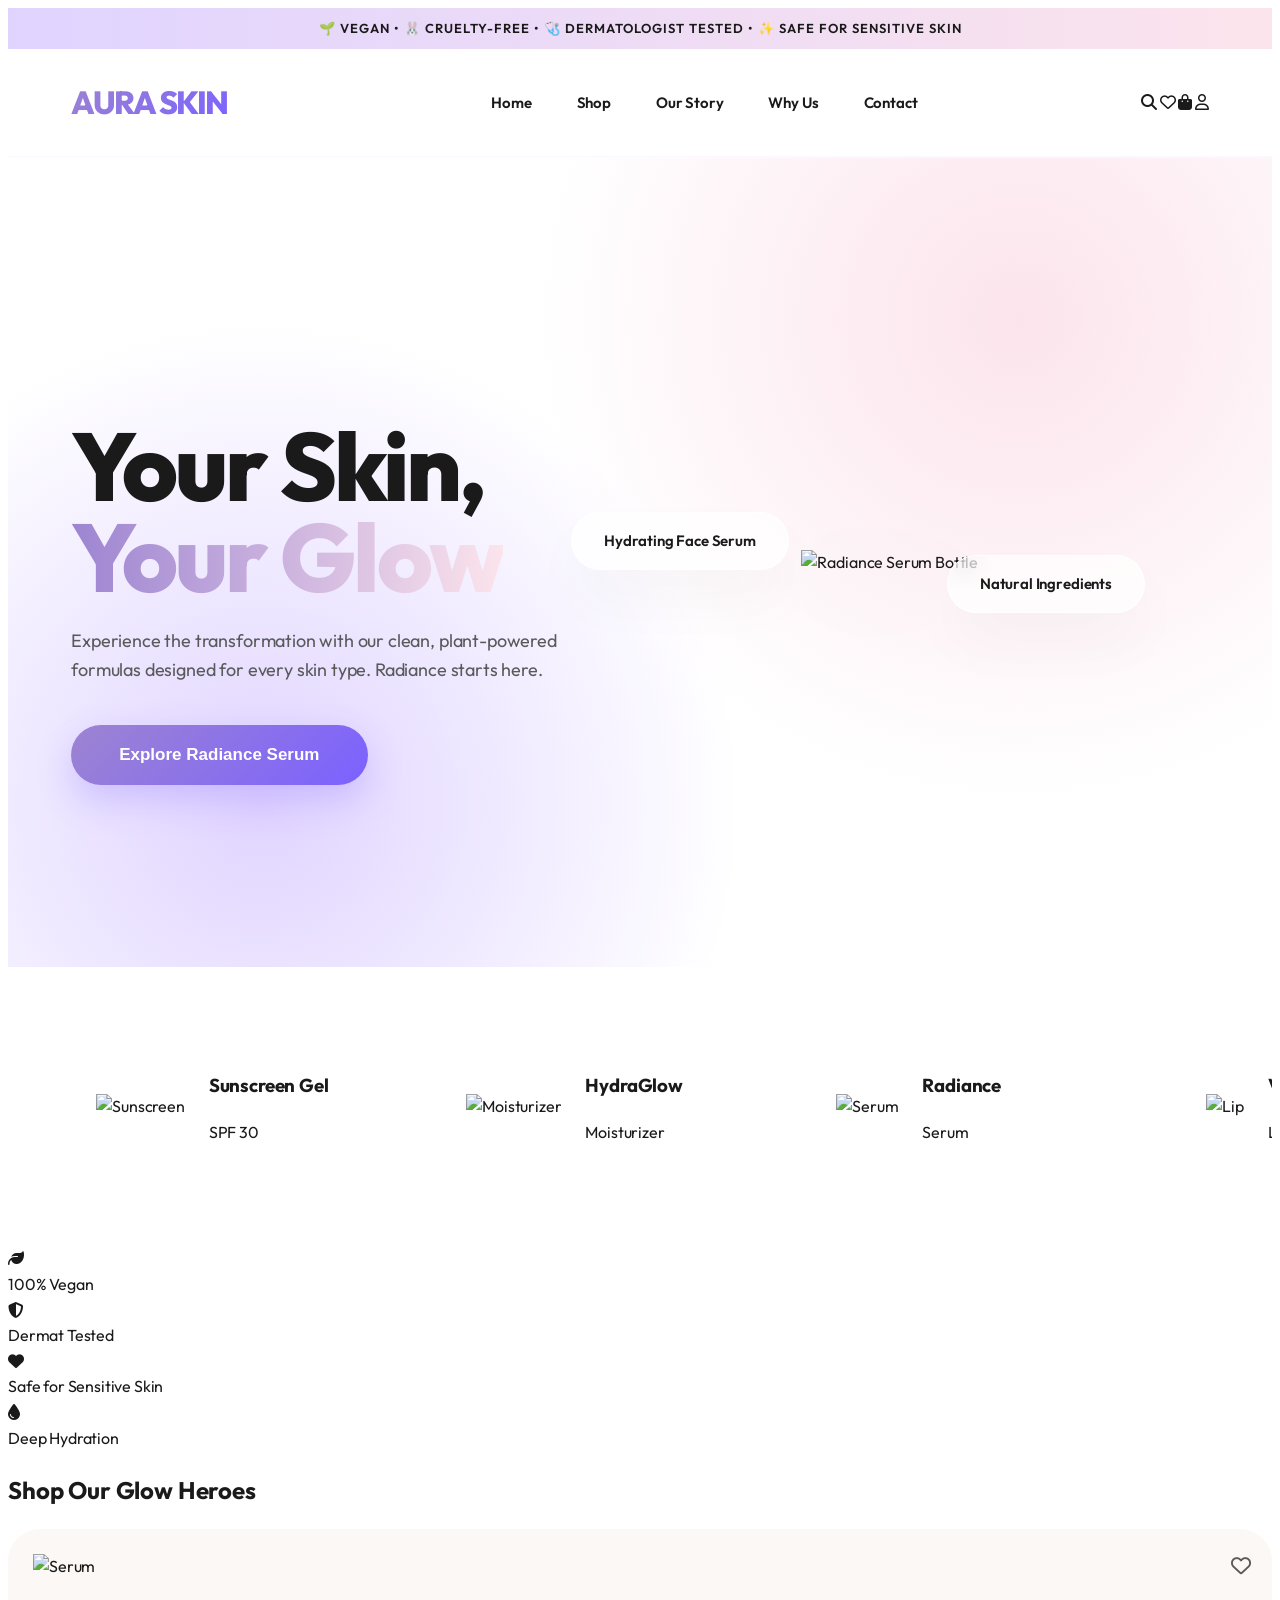
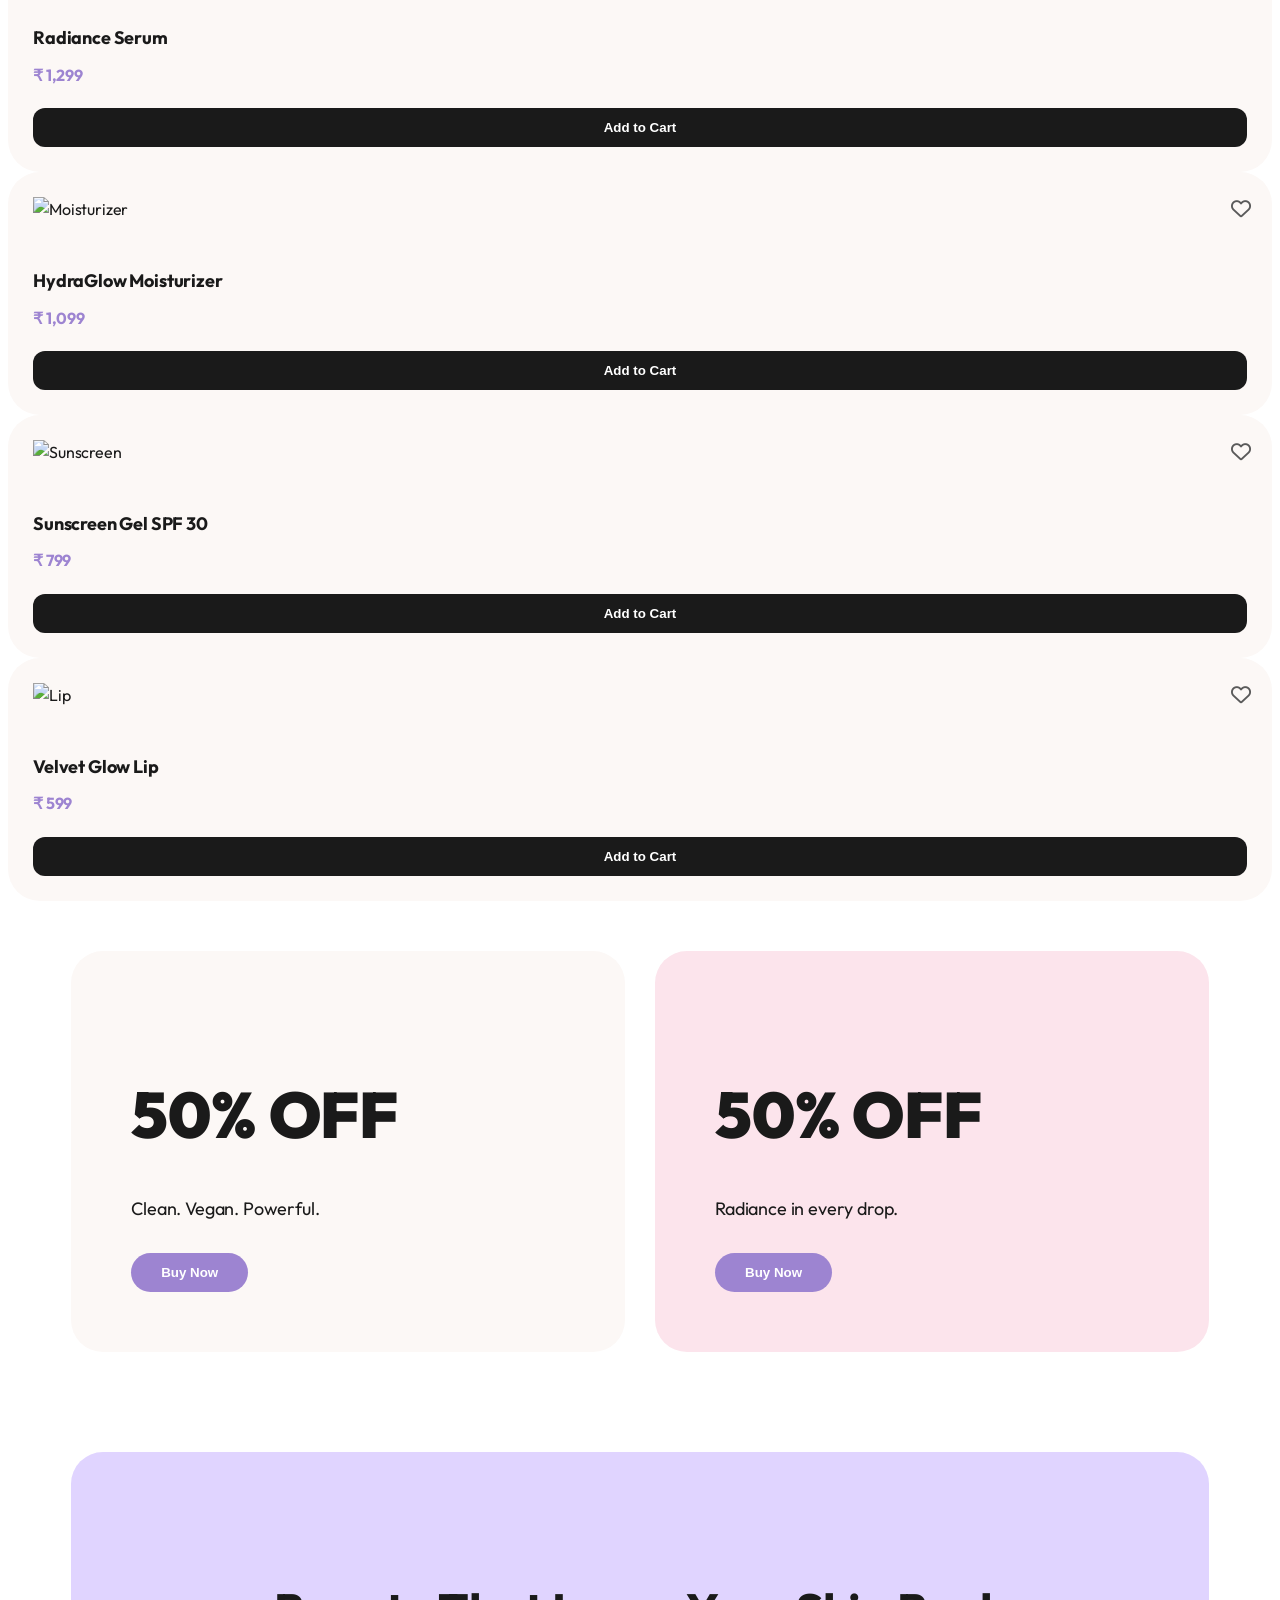
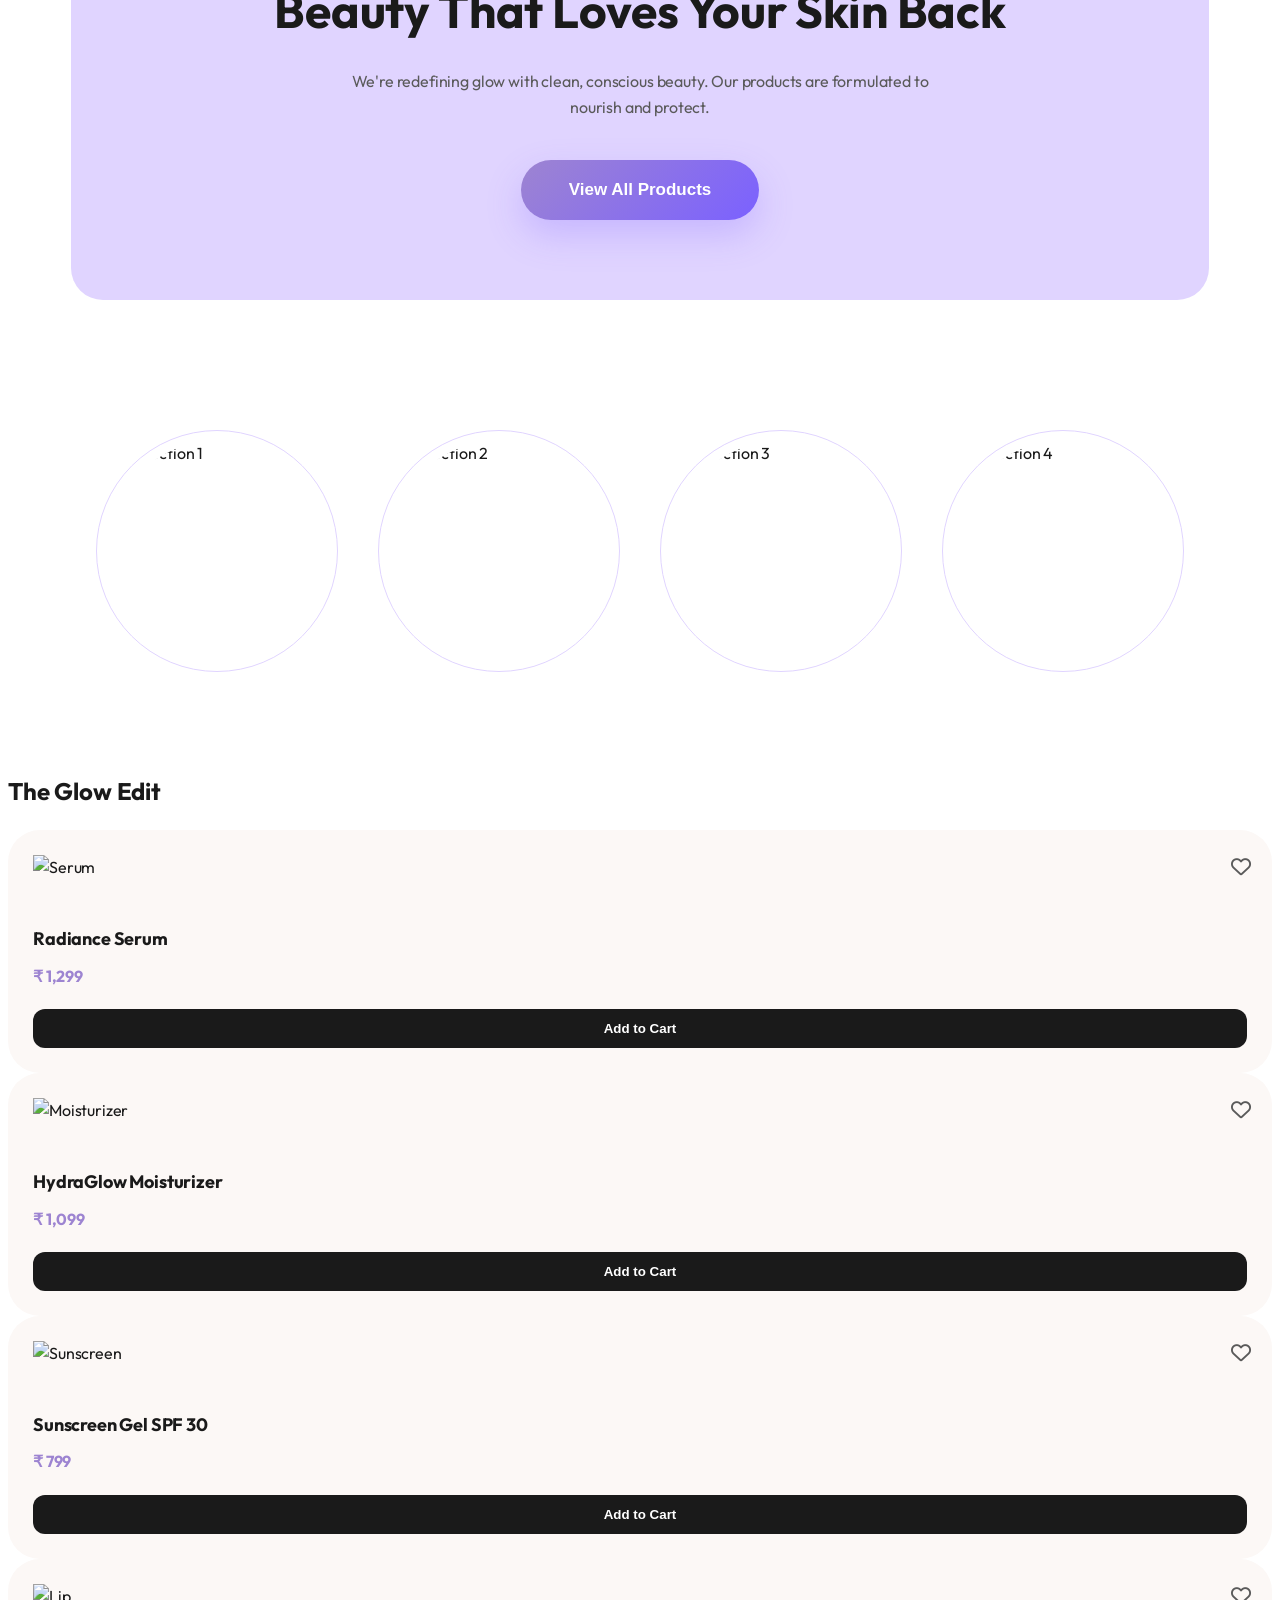
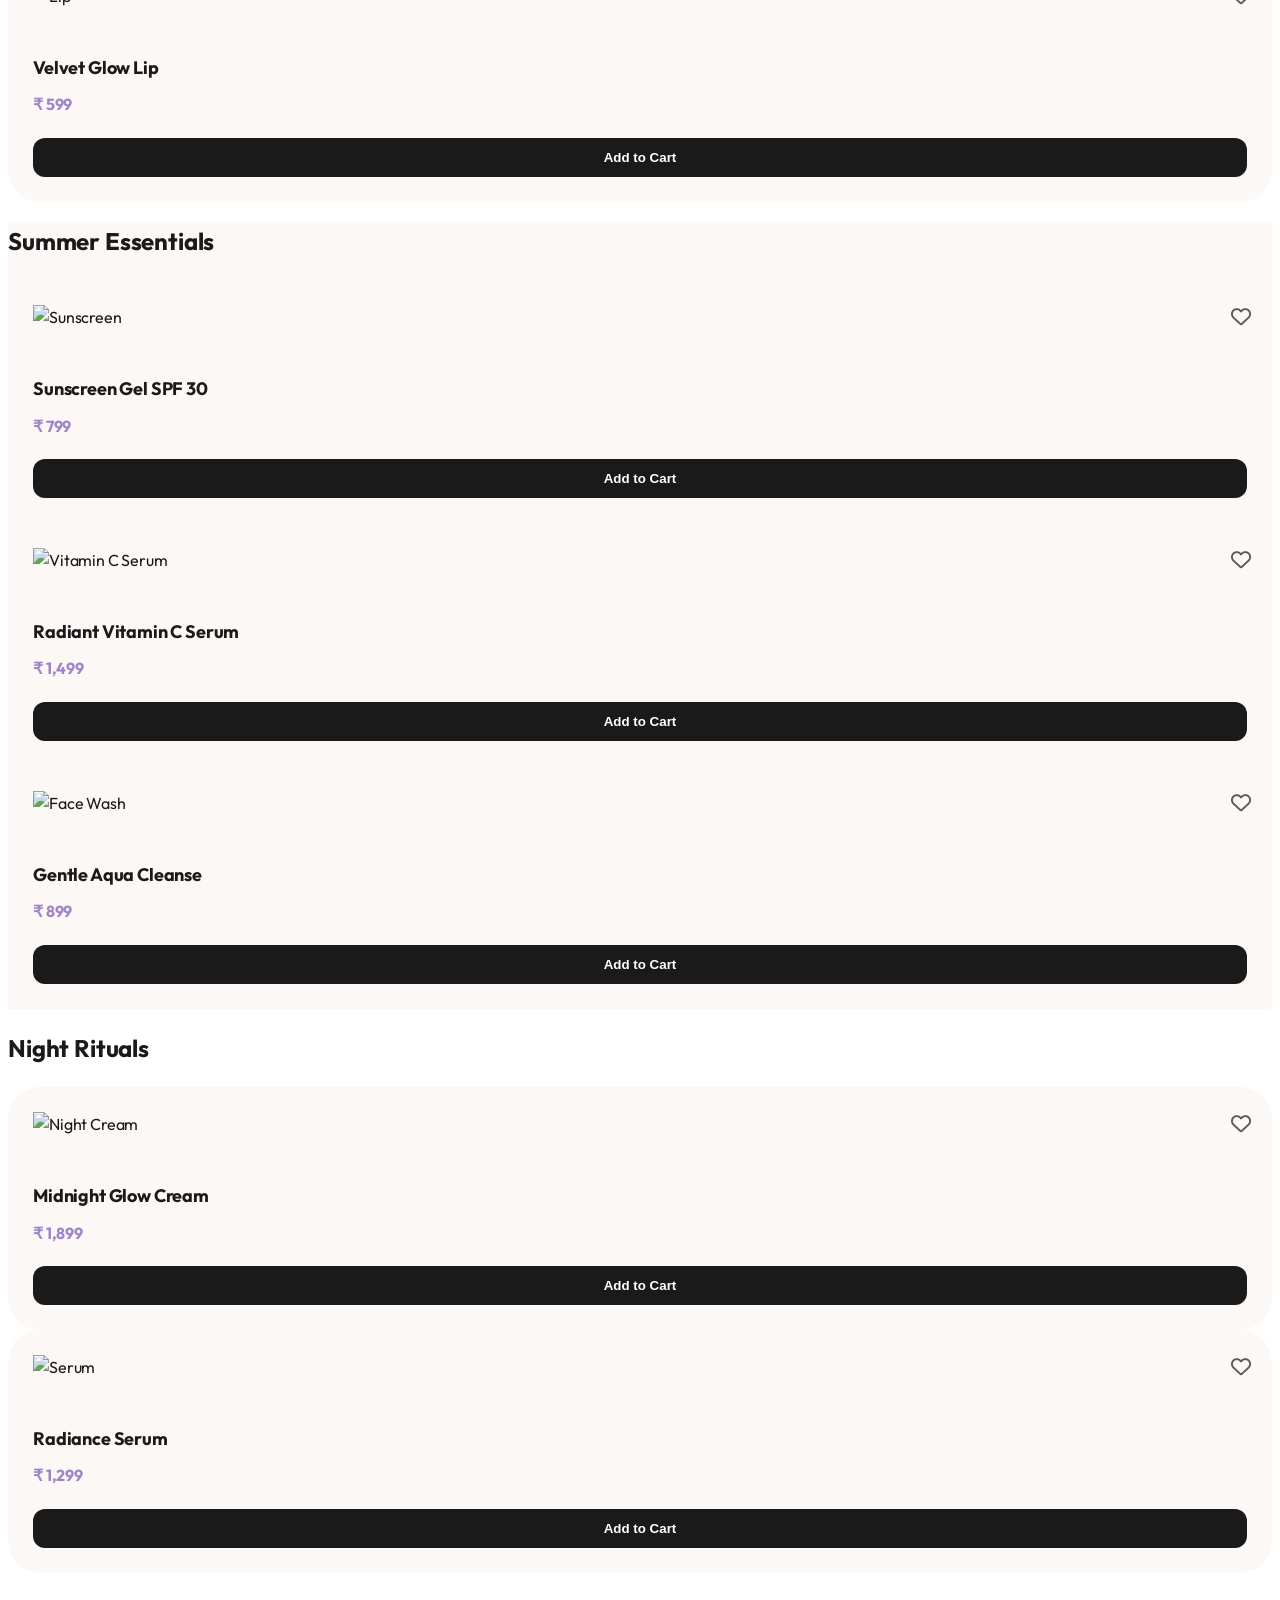
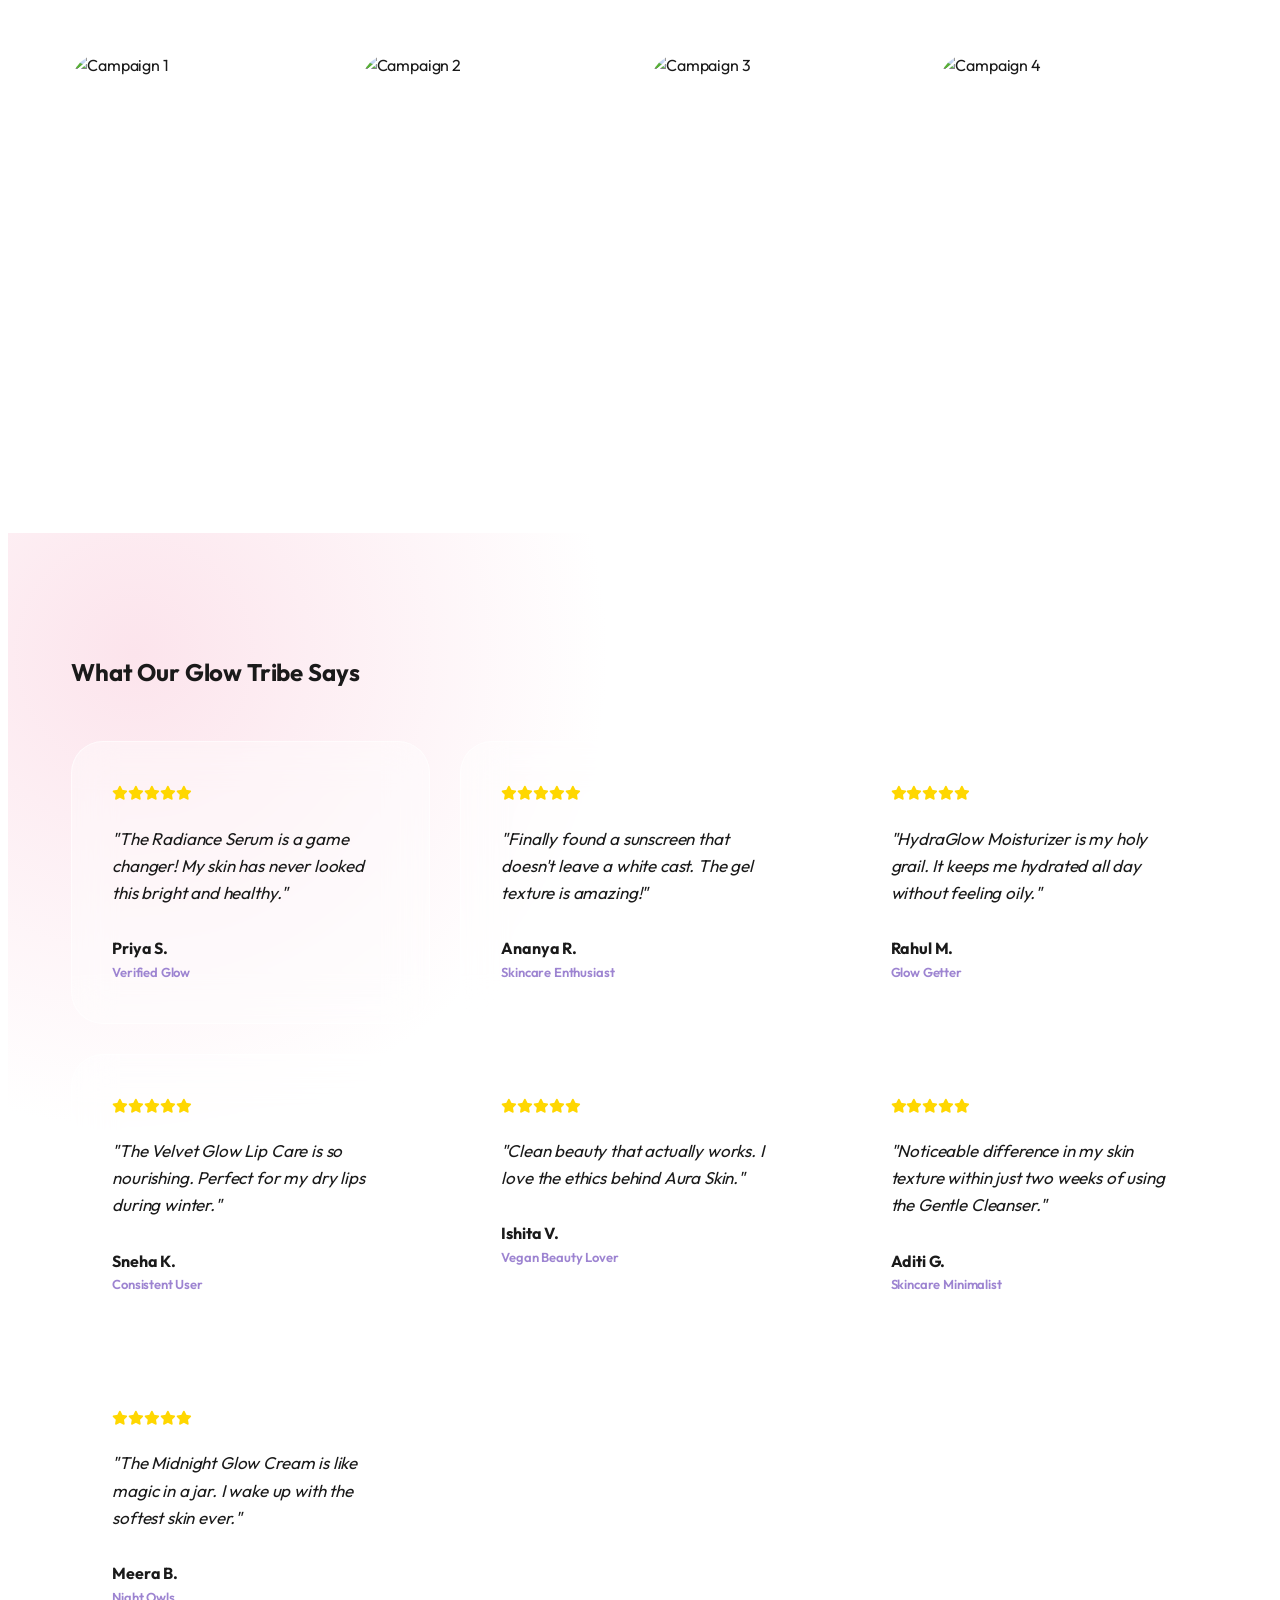
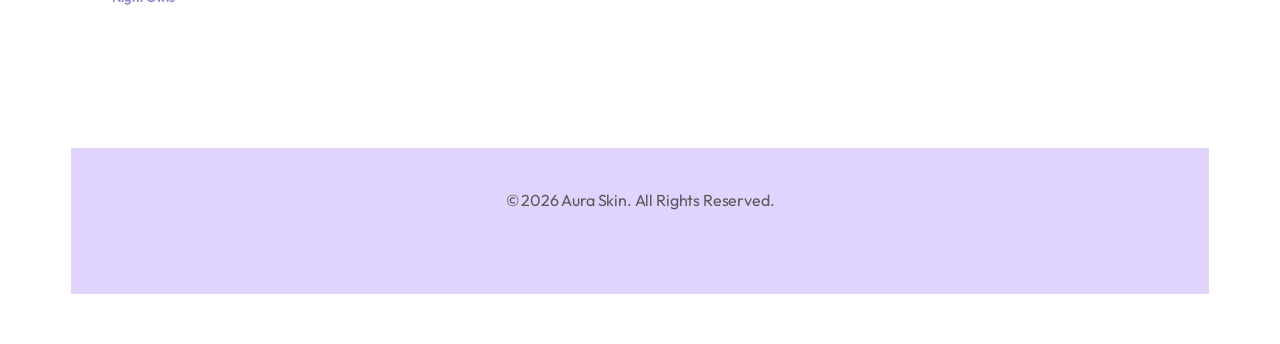
==== index.html @ 707aa755 "Implementing star rating system for testimonials" ====
<!DOCTYPE html>
<html lang="en">
<head>
    <meta charset="UTF-8">
    <meta name="viewport" content="width=device-width, initial-scale=1.0">
    <title>Aura Skin | Your Skin, Your Glow</title>
    <link rel="stylesheet" href="style.css">
    <link rel="preconnect" href="https://fonts.googleapis.com">
    <link rel="preconnect" href="https://fonts.gstatic.com" crossorigin>
    <link href="https://fonts.googleapis.com/css2?family=Outfit:wght@300;400;500;600;700;800&display=swap" rel="stylesheet">
    <link rel="stylesheet" href="https://cdnjs.cloudflare.com/ajax/libs/font-awesome/6.4.0/css/all.min.css">
</head>
<body>

    <div class="announcement-bar">
        🌱 VEGAN • 🐰 CRUELTY-FREE • 🩺 DERMATOLOGIST TESTED • ✨ SAFE FOR SENSITIVE SKIN
    </div>

    <header>
        <div class="logo">AURA SKIN</div>
        <nav>
            <ul>
                <li><a href="index.html">Home</a></li>
                <li><a href="products.html">Shop</a></li>
                <li><a href="story.html">Our Story</a></li>
                <li><a href="#">Why Us</a></li>
                <li><a href="#">Contact</a></li>
            </ul>
        </nav>
        <div class="header-icons">
            <span><i class="fa-solid fa-magnifying-glass"></i></span>
            <span><i class="fa-regular fa-heart"></i></span>
            <span><i class="fa-solid fa-bag-shopping"></i></span>
            <span><i class="fa-regular fa-user"></i></span>
        </div>
    </header>

    <section class="hero">
        <div class="hero-content">
            <h1>Your Skin,<br><span>Your Glow</span></h1>
            <p>Experience the transformation with our clean, plant-powered formulas designed for every skin type. Radiance starts here.</p>
            <button class="cta-button">Explore Radiance Serum</button>
        </div>
        <div class="hero-image">
            <img src="assets/hero_serum.png" alt="Radiance Serum Bottle">
            <div class="ingredient-callout callout-1">Natural Ingredients</div>
            <div class="ingredient-callout callout-2">Hydrating Face Serum</div>
        </div>
    </section>

    <section class="categories">
        <div class="category-card">
            <img src="assets/sunscreen.png" alt="Sunscreen">
            <div class="category-info">
                <h3>Sunscreen Gel</h3>
                <p>SPF 30</p>
                <div class="progress-line"></div>
            </div>
        </div>
        <div class="category-card">
            <img src="assets/moisturizer.png" alt="Moisturizer">
            <div class="category-info">
                <h3>HydraGlow</h3>
                <p>Moisturizer</p>
                <div class="progress-line"></div>
            </div>
        </div>
        <div class="category-card">
            <img src="assets/hero_serum.png" alt="Serum">
            <div class="category-info">
                <h3>Radiance</h3>
                <p>Serum</p>
                <div class="progress-line"></div>
            </div>
        </div>
        <div class="category-card">
            <img src="assets/lip_glow.png" alt="Lip">
            <div class="category-info">
                <h3>Velvet Glow</h3>
                <p>Lip Care</p>
                <div class="progress-line"></div>
            </div>
        </div>
    </section>

    <section class="benefits-strip">
        <div class="benefit-item">
            <div class="benefit-icon"><i class="fa-solid fa-leaf"></i></div>
            100% Vegan
        </div>
        <div class="benefit-item">
            <div class="benefit-icon"><i class="fa-solid fa-shield-halved"></i></div>
            Dermat Tested
        </div>
        <div class="benefit-item">
            <div class="benefit-icon"><i class="fa-solid fa-heart"></i></div>
            Safe for Sensitive Skin
        </div>
        <div class="benefit-item">
            <div class="benefit-icon"><i class="fa-solid fa-droplet"></i></div>
            Deep Hydration
        </div>
    </section>

    <section class="product-grid-section">
        <h2 class="section-title">Shop Our <span>Glow Heroes</span></h2>
        <div class="product-grid">
            <div class="product-card">
                <span class="wishlist-icon"><i class="fa-regular fa-heart"></i></span>
                <img src="assets/hero_serum.png" alt="Serum" class="product-image">
                <h4>Radiance Serum</h4>
                <span class="price">₹ 1,299</span>
                <button class="add-to-cart">Add to Cart</button>
            </div>
            <div class="product-card">
                <span class="wishlist-icon"><i class="fa-regular fa-heart"></i></span>
                <img src="assets/moisturizer.png" alt="Moisturizer" class="product-image">
                <h4>HydraGlow Moisturizer</h4>
                <span class="price">₹ 1,099</span>
                <button class="add-to-cart">Add to Cart</button>
            </div>
            <div class="product-card">
                <span class="wishlist-icon"><i class="fa-regular fa-heart"></i></span>
                <img src="assets/sunscreen.png" alt="Sunscreen" class="product-image">
                <h4>Sunscreen Gel SPF 30</h4>
                <span class="price">₹ 799</span>
                <button class="add-to-cart">Add to Cart</button>
            </div>
            <div class="product-card">
                <span class="wishlist-icon"><i class="fa-regular fa-heart"></i></span>
                <img src="assets/lip_glow.png" alt="Lip" class="product-image">
                <h4>Velvet Glow Lip</h4>
                <span class="price">₹ 599</span>
                <button class="add-to-cart">Add to Cart</button>
            </div>
        </div>
    </section>

    <section class="offers-section">
        <div class="offer-banner" style="background-color: var(--soft-beige);">
            <h2>50% OFF</h2>
            <p>Clean. Vegan. Powerful.</p>
            <button class="buy-now-btn">Buy Now</button>
        </div>
        <div class="offer-banner" style="background-color: var(--primary-pink);">
            <h2>50% OFF</h2>
            <p>Radiance in every drop.</p>
            <button class="buy-now-btn">Buy Now</button>
        </div>
    </section>

    <section class="mid-promo">
        <h2>Beauty That <span>Loves Your Skin</span> Back</h2>
        <p>We're redefining glow with clean, conscious beauty. Our products are formulated to nourish and protect.</p>
        <button class="cta-button">View All Products</button>
    </section>

    <section class="collections">
        <div class="collection-circle">
            <div class="circle-inner"><img src="assets/campaign1.png" alt="Collection 1"></div>
        </div>
        <div class="collection-circle">
            <div class="circle-inner"><img src="assets/campaign2.png" alt="Collection 2"></div>
        </div>
        <div class="collection-circle">
            <div class="circle-inner"><img src="assets/moisturizer.png" alt="Collection 3"></div>
        </div>
        <div class="collection-circle">
            <div class="circle-inner"><img src="assets/hero_serum.png" alt="Collection 4"></div>
        </div>
    </section>

    <section class="product-grid-section">
        <h2 class="section-title">The <span>Glow Edit</span></h2>
        <div class="product-grid">
            <!-- Repeated for demonstration -->
            <div class="product-card">
                <span class="wishlist-icon"><i class="fa-regular fa-heart"></i></span>
                <img src="assets/hero_serum.png" alt="Serum" class="product-image">
                <h4>Radiance Serum</h4>
                <span class="price">₹ 1,299</span>
                <button class="add-to-cart">Add to Cart</button>
            </div>
            <div class="product-card">
                <span class="wishlist-icon"><i class="fa-regular fa-heart"></i></span>
                <img src="assets/moisturizer.png" alt="Moisturizer" class="product-image">
                <h4>HydraGlow Moisturizer</h4>
                <span class="price">₹ 1,099</span>
                <button class="add-to-cart">Add to Cart</button>
            </div>
            <div class="product-card">
                <span class="wishlist-icon"><i class="fa-regular fa-heart"></i></span>
                <img src="assets/sunscreen.png" alt="Sunscreen" class="product-image">
                <h4>Sunscreen Gel SPF 30</h4>
                <span class="price">₹ 799</span>
                <button class="add-to-cart">Add to Cart</button>
            </div>
            <div class="product-card">
                <span class="wishlist-icon"><i class="fa-regular fa-heart"></i></span>
                <img src="assets/lip_glow.png" alt="Lip" class="product-image">
                <h4>Velvet Glow Lip</h4>
                <span class="price">₹ 599</span>
                <button class="add-to-cart">Add to Cart</button>
            </div>
        </div>
    </section>

    <section class="product-grid-section" style="background-color: var(--soft-beige);">
        <h2 class="section-title">Summer <span>Essentials</span></h2>
        <div class="product-grid">
            <div class="product-card">
                <span class="wishlist-icon"><i class="fa-regular fa-heart"></i></span>
                <img src="assets/sunscreen.png" alt="Sunscreen" class="product-image">
                <h4>Sunscreen Gel SPF 30</h4>
                <span class="price">₹ 799</span>
                <button class="add-to-cart">Add to Cart</button>
            </div>
            <div class="product-card">
                <span class="wishlist-icon"><i class="fa-regular fa-heart"></i></span>
                <img src="assets/vit_c.png" alt="Vitamin C Serum" class="product-image">
                <h4>Radiant Vitamin C Serum</h4>
                <span class="price">₹ 1,499</span>
                <button class="add-to-cart">Add to Cart</button>
            </div>
            <div class="product-card">
                <span class="wishlist-icon"><i class="fa-regular fa-heart"></i></span>
                <img src="assets/face_wash.png" alt="Face Wash" class="product-image">
                <h4>Gentle Aqua Cleanse</h4>
                <span class="price">₹ 899</span>
                <button class="add-to-cart">Add to Cart</button>
            </div>
        </div>
    </section>

    <section class="product-grid-section">
        <h2 class="section-title">Night <span>Rituals</span></h2>
        <div class="product-grid">
            <div class="product-card">
                <span class="wishlist-icon"><i class="fa-regular fa-heart"></i></span>
                <img src="assets/night_cream.png" alt="Night Cream" class="product-image">
                <h4>Midnight Glow Cream</h4>
                <span class="price">₹ 1,899</span>
                <button class="add-to-cart">Add to Cart</button>
            </div>
            <div class="product-card">
                <span class="wishlist-icon"><i class="fa-regular fa-heart"></i></span>
                <img src="assets/hero_serum.png" alt="Serum" class="product-image">
                <h4>Radiance Serum</h4>
                <span class="price">₹ 1,299</span>
                <button class="add-to-cart">Add to Cart</button>
            </div>
        </div>
    </section>

    <section class="campaign-section">
        <div class="campaign-card"><img src="assets/campaign1.png" alt="Campaign 1"></div>
        <div class="campaign-card"><img src="assets/campaign2.png" alt="Campaign 2"></div>
        <div class="campaign-card"><img src="assets/campaign1.png" alt="Campaign 3"></div>
        <div class="campaign-card"><img src="assets/campaign2.png" alt="Campaign 4"></div>
    </section>

    <section class="testimonials">
        <h2 class="section-title">What Our <span>Glow Tribe</span> Says</h2>
        <div class="testimonial-grid">
            <div class="testimonial-card">
                <div class="stars"><i class="fa-solid fa-star"></i><i class="fa-solid fa-star"></i><i class="fa-solid fa-star"></i><i class="fa-solid fa-star"></i><i class="fa-solid fa-star"></i></div>
                <p>"The Radiance Serum is a game changer! My skin has never looked this bright and healthy."</p>
                <div class="user-info">
                    <div class="user-name">Priya S.</div>
                    <div class="user-tag">Verified Glow</div>
                </div>
            </div>
            <div class="testimonial-card">
                <div class="stars"><i class="fa-solid fa-star"></i><i class="fa-solid fa-star"></i><i class="fa-solid fa-star"></i><i class="fa-solid fa-star"></i><i class="fa-solid fa-star"></i></div>
                <p>"Finally found a sunscreen that doesn't leave a white cast. The gel texture is amazing!"</p>
                <div class="user-info">
                    <div class="user-name">Ananya R.</div>
                    <div class="user-tag">Skincare Enthusiast</div>
                </div>
            </div>
            <div class="testimonial-card">
                <div class="stars"><i class="fa-solid fa-star"></i><i class="fa-solid fa-star"></i><i class="fa-solid fa-star"></i><i class="fa-solid fa-star"></i><i class="fa-solid fa-star"></i></div>
                <p>"HydraGlow Moisturizer is my holy grail. It keeps me hydrated all day without feeling oily."</p>
                <div class="user-info">
                    <div class="user-name">Rahul M.</div>
                    <div class="user-tag">Glow Getter</div>
                </div>
            </div>
            <div class="testimonial-card">
                <div class="stars"><i class="fa-solid fa-star"></i><i class="fa-solid fa-star"></i><i class="fa-solid fa-star"></i><i class="fa-solid fa-star"></i><i class="fa-solid fa-star"></i></div>
                <p>"The Velvet Glow Lip Care is so nourishing. Perfect for my dry lips during winter."</p>
                <div class="user-info">
                    <div class="user-name">Sneha K.</div>
                    <div class="user-tag">Consistent User</div>
                </div>
            </div>
            <div class="testimonial-card">
                <div class="stars"><i class="fa-solid fa-star"></i><i class="fa-solid fa-star"></i><i class="fa-solid fa-star"></i><i class="fa-solid fa-star"></i><i class="fa-solid fa-star"></i></div>
                <p>"Clean beauty that actually works. I love the ethics behind Aura Skin."</p>
                <div class="user-info">
                    <div class="user-name">Ishita V.</div>
                    <div class="user-tag">Vegan Beauty Lover</div>
                </div>
            </div>
            <div class="testimonial-card">
                <div class="stars"><i class="fa-solid fa-star"></i><i class="fa-solid fa-star"></i><i class="fa-solid fa-star"></i><i class="fa-solid fa-star"></i><i class="fa-solid fa-star"></i></div>
                <p>"Noticeable difference in my skin texture within just two weeks of using the Gentle Cleanser."</p>
                <div class="user-info">
                    <div class="user-name">Aditi G.</div>
                    <div class="user-tag">Skincare Minimalist</div>
                </div>
            </div>
            <div class="testimonial-card">
                <div class="stars"><i class="fa-solid fa-star"></i><i class="fa-solid fa-star"></i><i class="fa-solid fa-star"></i><i class="fa-solid fa-star"></i><i class="fa-solid fa-star"></i></div>
                <p>"The Midnight Glow Cream is like magic in a jar. I wake up with the softest skin ever."</p>
                <div class="user-info">
                    <div class="user-name">Meera B.</div>
                    <div class="user-tag">Night Owls</div>
                </div>
            </div>
        </div>
    </section>

    <footer>
        <div class="mid-promo" style="padding: 40px; margin-top: 0; border-radius: 0;">
            <p>&copy; 2026 Aura Skin. All Rights Reserved.</p>
        </div>
    </footer>

    <script src="script.js"></script>
</body>
</html>
---- style.css ----
:root {
    --primary-lavender: #E0D4FF;
    --primary-pink: #FCE4EC;
    --accent-lavender: #9D84D1;
    --soft-beige: #FCF8F6;
    --pure-white: #FFFFFF;
    --glass-bg: rgba(255, 255, 255, 0.4);
    --glass-border: rgba(255, 255, 255, 0.6);
    --text-dark: #1A1A1A;
    --text-light: #5A5A5A;
    --soft-shadow: 0 20px 40px rgba(157, 132, 209, 0.08);
    --premium-shadow: 0 30px 60px rgba(0, 0, 0, 0.03);
    --border-radius: 32px;
    --transition: all 0.6s cubic-bezier(0.23, 1, 0.32, 1);
    --transition-slow: all 1s cubic-bezier(0.23, 1, 0.32, 1);
}

/* Grain Texture Overlay */
body::before {
    content: "";
    position: fixed;
    top: 0;
    left: 0;
    width: 100vw;
    height: 100vh;
    background-image: url("https://grainy-gradients.vercel.app/noise.svg");
    opacity: 0.04;
    pointer-events: none;
    z-index: 9999;
}

/* Custom Premium Scrollbar */
::-webkit-scrollbar {
    width: 8px;
}
::-webkit-scrollbar-track {
    background: var(--soft-beige);
}
::-webkit-scrollbar-thumb {
    background: var(--accent-lavender);
    border-radius: 10px;
    border: 2px solid var(--soft-beige);
}
::-webkit-scrollbar-thumb:hover {
    background: #8468b3;
}

body {
    font-family: 'Outfit', sans-serif;
    color: var(--text-dark);
    background-color: var(--pure-white);
    line-height: 1.6;
    overflow-x: hidden;
    letter-spacing: -0.01em;
}

/* Glassmorphism Utility */
.glass {
    background: var(--glass-bg);
    backdrop-filter: blur(20px);
    -webkit-backdrop-filter: blur(20px);
    border: 1px solid var(--glass-border);
}

/* Announcement Bar */
.announcement-bar {
    background: linear-gradient(90deg, var(--primary-lavender), var(--primary-pink));
    color: var(--text-dark);
    text-align: center;
    padding: 10px 0;
    font-size: 13px;
    font-weight: 600;
    letter-spacing: 1px;
    text-transform: uppercase;
}

/* Header */
header {
    padding: 25px 5%;
    display: flex;
    justify-content: space-between;
    align-items: center;
    position: sticky;
    top: 0;
    z-index: 1000;
    background: rgba(255, 255, 255, 0.6);
    backdrop-filter: blur(30px);
    border-bottom: 1px solid rgba(208, 188, 255, 0.1);
}

.logo {
    font-size: 32px;
    font-weight: 800;
    color: var(--accent-lavender);
    letter-spacing: -1.5px;
    background: linear-gradient(135deg, var(--accent-lavender), #7B61FF);
    -webkit-background-clip: text;
    background-clip: text;
    -webkit-text-fill-color: transparent;
}

nav ul {
    display: flex;
    list-style: none;
    gap: 45px;
}

nav a {
    text-decoration: none;
    color: var(--text-dark);
    font-weight: 600;
    font-size: 15px;
    position: relative;
    transition: var(--transition);
}

nav a::after {
    content: '';
    position: absolute;
    bottom: -5px;
    left: 0;
    width: 0;
    height: 2px;
    background: var(--accent-lavender);
    transition: var(--transition);
}

nav a:hover::after {
    width: 100%;
}

/* Hero Section */
.hero {
    height: 90vh;
    display: flex;
    align-items: center;
    padding: 0 5%;
    background: radial-gradient(circle at 80% 20%, var(--primary-pink) 0%, transparent 40%),
        radial-gradient(circle at 20% 80%, var(--primary-lavender) 0%, transparent 40%);
    position: relative;
}

.hero-content h1 {
    font-size: 96px;
    line-height: 0.95;
    margin-bottom: 25px;
    font-weight: 800;
    letter-spacing: -3px;
}

.hero-content h1 span {
    background: linear-gradient(90deg, var(--accent-lavender), var(--primary-pink));
    -webkit-background-clip: text;
    background-clip: text;
    -webkit-text-fill-color: transparent;
}

.hero-content p {
    font-size: 18px;
    color: var(--text-light);
    margin-bottom: 40px;
    max-width: 500px;
}

.cta-button {
    background-color: var(--accent-lavender);
    color: white;
    padding: 18px 40px;
    border-radius: 50px;
    border: none;
    font-size: 16px;
    font-weight: 600;
    cursor: pointer;
    transition: var(--transition);
    box-shadow: 0 10px 20px rgba(168, 144, 211, 0.3);
}

.cta-button:hover {
    transform: translateY(-5px);
    box-shadow: 0 15px 30px rgba(168, 144, 211, 0.4);
}

.hero-image {
    flex: 1;
    position: relative;
    display: flex;
    justify-content: center;
    align-items: center;
}

.hero-image img {
    max-width: 90%;
    z-index: 2;
    filter: drop-shadow(20px 20px 50px rgba(0, 0, 0, 0.1));
}

.ingredient-callout {
    position: absolute;
    background: rgba(255, 255, 255, 0.8);
    backdrop-filter: blur(5px);
    padding: 12px 24px;
    border-radius: 50px;
    box-shadow: var(--soft-shadow);
    font-size: 14px;
    font-weight: 600;
    z-index: 3;
    animation: float 4s ease-in-out infinite;
}

.callout-1 {
    top: 20%;
    right: 10%;
    animation-delay: 0s;
}

.callout-2 {
    bottom: 20%;
    left: 0%;
    animation-delay: 2s;
}

@keyframes float {

    0%,
    100% {
        transform: translateY(0);
    }

    50% {
        transform: translateY(-10px);
    }
}

/* Category Pills */
.categories {
    padding: 60px 5%;
    display: flex;
    gap: 20px;
    overflow-x: auto;
}

.category-card {
    min-width: 300px;
    background: var(--glass-bg);
    backdrop-filter: blur(15px);
    border: 1px solid var(--glass-border);
    padding: 24px;
    border-radius: var(--border-radius);
    display: flex;
    align-items: center;
    gap: 24px;
    transition: var(--transition);
    cursor: pointer;
}

.category-card:hover {
    background: var(--pure-white);
    transform: translateY(-10px);
    box-shadow: var(--premium-shadow);
}

.product-card {
    background: var(--soft-beige);
    padding: 24px;
    border-radius: var(--border-radius);
    text-align: left;
    position: relative;
    transition: var(--transition);
    border: 1px solid transparent;
}

.product-card:hover {
    background: var(--pure-white);
    box-shadow: var(--premium-shadow);
    transform: translateY(-5px);
    border-color: var(--primary-lavender);
}

.product-image {
    width: 100%;
    height: 250px;
    object-fit: contain;
    margin-bottom: 20px;
    transition: var(--transition);
}

.product-card:hover .product-image {
    transform: scale(1.08) rotate(2deg);
}

.cta-button {
    background: linear-gradient(135deg, var(--accent-lavender), #7B61FF);
    color: white;
    padding: 20px 48px;
    border-radius: 60px;
    border: none;
    font-size: 17px;
    font-weight: 700;
    cursor: pointer;
    transition: var(--transition);
    box-shadow: 0 15px 35px rgba(123, 97, 255, 0.25);
}

.cta-button:hover {
    transform: translateY(-8px) scale(1.02);
    box-shadow: 0 20px 50px rgba(123, 97, 255, 0.35);
}

.ingredient-callout {
    background: rgba(255, 255, 255, 0.7);
    backdrop-filter: blur(12px);
    border: 1px solid rgba(255, 255, 255, 0.9);
    padding: 16px 32px;
    border-radius: 60px;
    box-shadow: var(--premium-shadow);
    font-size: 15px;
    color: var(--text-dark);
}

/* Animations Scroll Reveals */
.reveal {
    opacity: 0;
    transform: translateY(30px);
    transition: opacity 0.8s ease, transform 0.8s cubic-bezier(0.23, 1, 0.32, 1);
}

.reveal-left {
    opacity: 0;
    transform: translateX(-30px);
    transition: opacity 0.8s ease, transform 0.8s cubic-bezier(0.23, 1, 0.32, 1);
}

.reveal-right {
    opacity: 0;
    transform: translateX(30px);
    transition: opacity 0.8s ease, transform 0.8s cubic-bezier(0.23, 1, 0.32, 1);
}

.reveal-scale {
    opacity: 0;
    transform: scale(0.9);
    transition: opacity 0.8s ease, transform 0.8s cubic-bezier(0.23, 1, 0.32, 1);
}

.reveal.active,
.reveal-left.active,
.reveal-right.active,
.reveal-scale.active {
    opacity: 1;
    transform: translate(0, 0) scale(1);
}

/* Stagger for grid items added via JS */

@keyframes slideUp {
    from {
        opacity: 0;
        transform: translateY(50px);
    }
    to {
        opacity: 1;
        transform: translateY(0);
    }
}

@keyframes fadeInScale {
    from {
        opacity: 0;
        transform: scale(0.95);
    }
    to {
        opacity: 1;
        transform: scale(1);
    }
}

.hero-content h1,
.hero-content p,
.hero-content .cta-button {
    opacity: 0;
    animation: slideUp 1s cubic-bezier(0.23, 1, 0.32, 1) forwards;
}

.hero-content h1 { animation-delay: 0.2s; }
.hero-content p { animation-delay: 0.4s; }
.hero-content .cta-button { animation-delay: 0.6s; }

.hero-image {
    opacity: 0;
    animation: fadeInScale 1.5s cubic-bezier(0.23, 1, 0.32, 1) forwards;
    animation-delay: 0.3s;
}

@keyframes float-gentle {

    0%,
    100% {
        transform: translateY(0) rotate(0);
    }

    50% {
        transform: translateY(-30px) rotate(2deg);
    }
}

.hero-image img {
    animation: float-gentle 6s ease-in-out infinite;
}

.wishlist-icon {
    position: absolute;
    top: 20px;
    right: 20px;
    font-size: 20px;
    color: var(--text-light);
    cursor: pointer;
}

.product-image {
    width: 100%;
    height: 250px;
    object-fit: contain;
    margin-bottom: 20px;
}

.product-card h4 {
    font-size: 18px;
    margin-bottom: 10px;
}

.price {
    font-weight: 700;
    color: var(--accent-lavender);
    margin-bottom: 20px;
    display: block;
}

.add-to-cart {
    width: 100%;
    padding: 12px;
    background: var(--text-dark);
    color: white;
    border: none;
    border-radius: 12px;
    font-weight: 600;
    cursor: pointer;
    transition: var(--transition);
}

.add-to-cart:hover {
    background: var(--accent-lavender);
}

/* Offer Banners */
.offers-section {
    padding: 50px 5%;
    display: grid;
    grid-template-columns: 1fr 1fr;
    gap: 30px;
}

.offer-banner {
    border-radius: var(--border-radius);
    padding: 60px;
    background-size: cover;
    background-position: center;
    color: var(--text-dark);
    display: flex;
    flex-direction: column;
    justify-content: center;
}

.offer-banner h2 {
    font-size: 64px;
    font-weight: 900;
    margin-bottom: 10px;
}

.offer-banner p {
    font-size: 18px;
    margin-bottom: 30px;
}

.buy-now-btn {
    width: fit-content;
    padding: 12px 30px;
    background: var(--accent-lavender);
    color: white;
    border: none;
    border-radius: 50px;
    font-weight: 600;
    cursor: pointer;
}

/* Mid Promo Banner */
.mid-promo {
    margin: 50px 5%;
    background: var(--primary-lavender);
    padding: 80px;
    border-radius: var(--border-radius);
    text-align: center;
    background-image: url('assets/banner_bg.png');
    background-size: cover;
    background-blend-mode: soft-light;
}

.mid-promo h2 {
    font-size: 48px;
    margin-bottom: 20px;
}

.mid-promo p {
    max-width: 600px;
    margin: 0 auto 40px;
    color: var(--text-light);
}

/* Collection Circles */
.collections {
    padding: 80px 5%;
    display: flex;
    justify-content: center;
    gap: 40px;
    flex-wrap: wrap;
}

.collection-circle {
    width: 220px;
    height: 220px;
    border-radius: 50%;
    border: 1px solid var(--primary-lavender);
    padding: 10px;
    transition: var(--transition);
    cursor: pointer;
}

.collection-circle:hover {
    border-width: 3px;
    transform: scale(1.05);
}

.circle-inner {
    width: 100%;
    height: 100%;
    border-radius: 50%;
    overflow: hidden;
}

.circle-inner img {
    width: 100%;
    height: 100%;
    object-fit: cover;
}

/* Campaign Cards */
.campaign-section {
    padding: 80px 5%;
    display: grid;
    grid-template-columns: repeat(4, 1fr);
    gap: 20px;
}

.campaign-card {
    height: 400px;
    border-radius: var(--border-radius);
    overflow: hidden;
    position: relative;
    cursor: pointer;
}

.campaign-card img {
    width: 100%;
    height: 100%;
    object-fit: cover;
    transition: var(--transition);
}

.campaign-card:hover img {
    transform: scale(1.1);
}

/* Testimonials */
.testimonials {
    padding: 100px 5%;
    background: radial-gradient(circle at 10% 10%, var(--primary-pink) 0%, transparent 30%);
}

.testimonial-grid {
    display: grid;
    grid-template-columns: repeat(auto-fit, minmax(320px, 1fr));
    gap: 30px;
    margin-top: 50px;
}

.testimonial-card {
    background: var(--glass-bg);
    backdrop-filter: blur(20px);
    border: 1px solid var(--glass-border);
    padding: 40px;
    border-radius: var(--border-radius);
    transition: var(--transition);
}

.testimonial-card:hover {
    background: var(--pure-white);
    transform: translateY(-10px);
    box-shadow: var(--premium-shadow);
}

.stars {
    color: #FFD700;
    margin-bottom: 20px;
    font-size: 14px;
}

.testimonial-card p {
    font-size: 17px;
    color: var(--text-dark);
    font-style: italic;
    margin-bottom: 30px;
}

.user-info .user-name {
    font-weight: 700;
    font-size: 16px;
}

.user-info .user-tag {
    font-size: 13px;
    color: var(--accent-lavender);
    font-weight: 600;
}

/* Responsive */
@media (max-width: 1200px) {
    .hero-content h1 {
        font-size: 64px;
    }
}

@media (max-width: 992px) {
    .hero {
        flex-direction: column;
        text-align: center;
        height: auto;
        padding: 100px 5%;
    }

    .hero-content p {
        margin: 0 auto 40px;
    }

    .offers-section {
        grid-template-columns: 1fr;
    }

    .campaign-section {
        grid-template-columns: 1fr 1fr;
    }
}

@media (max-width: 768px) {
    nav {
        display: none;
    }

    .section-title {
        font-size: 32px;
    }

    .mid-promo {
        padding: 40px;
    }
}
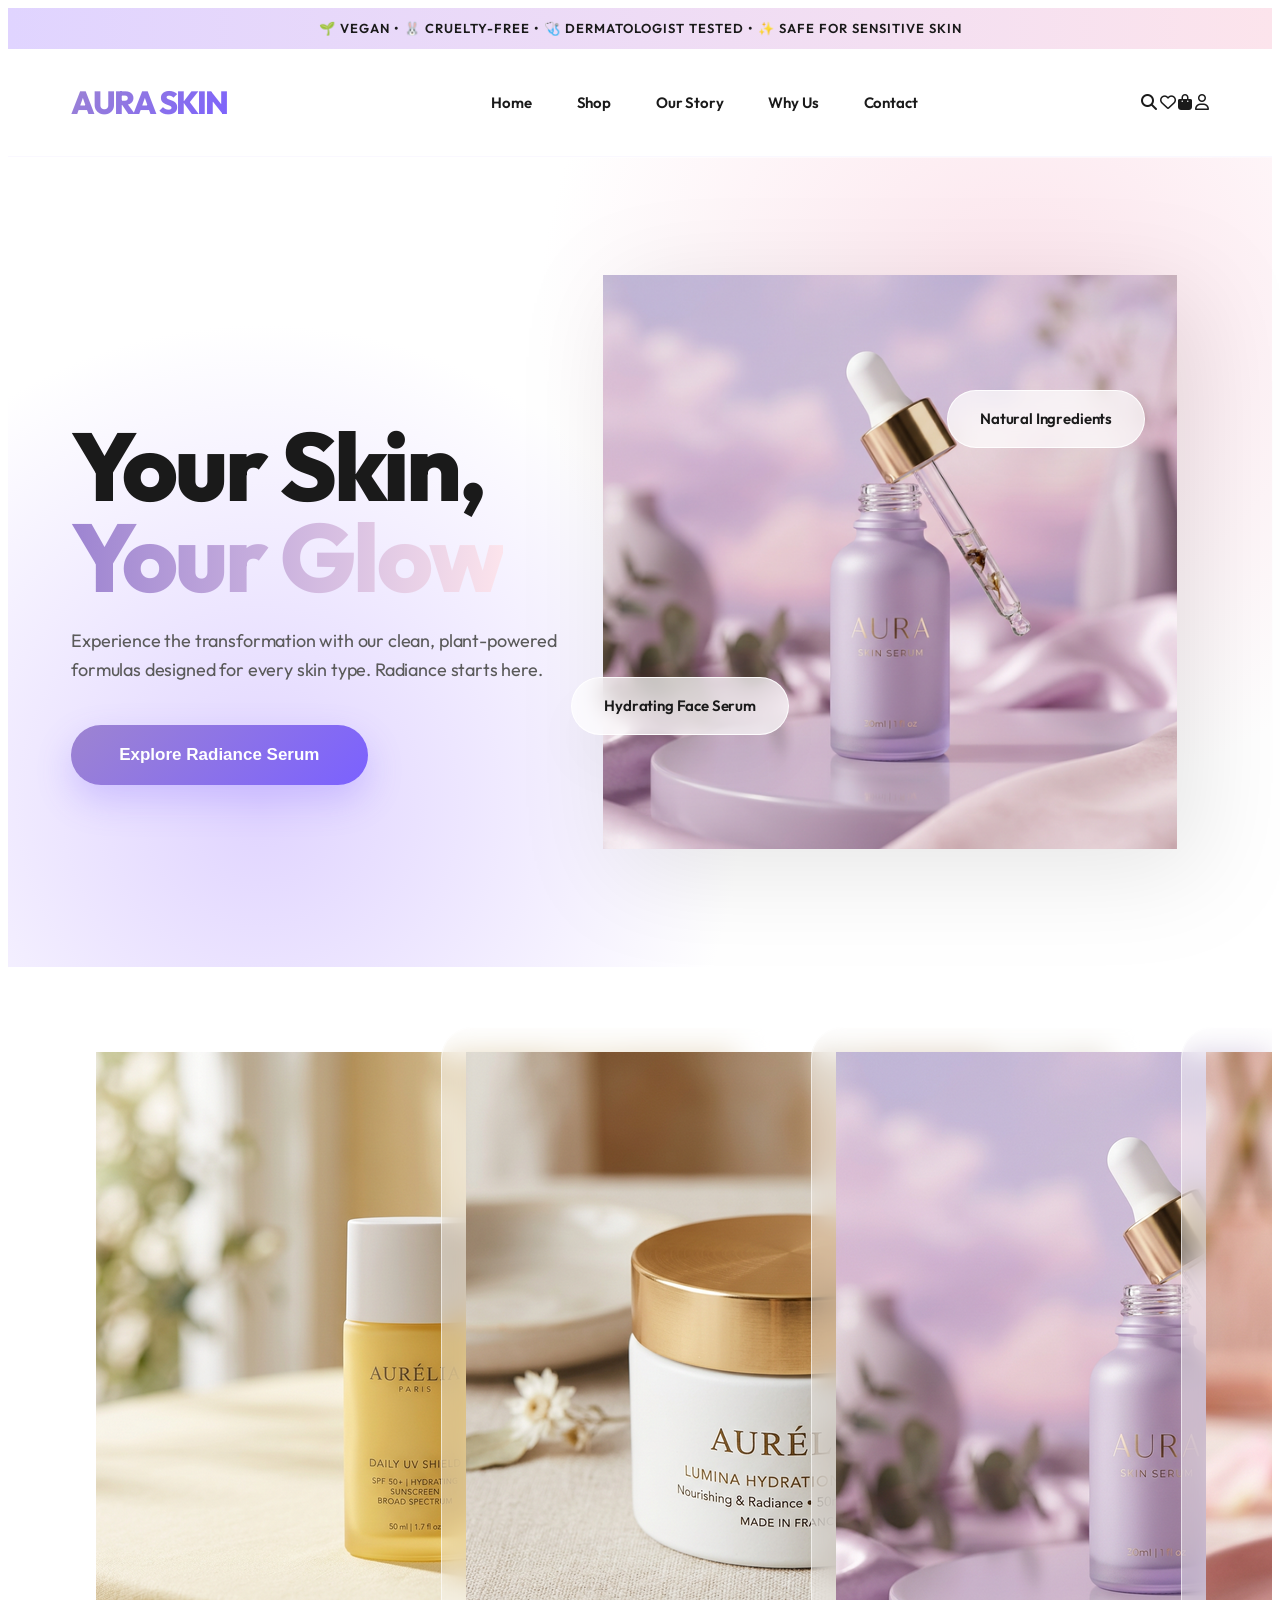
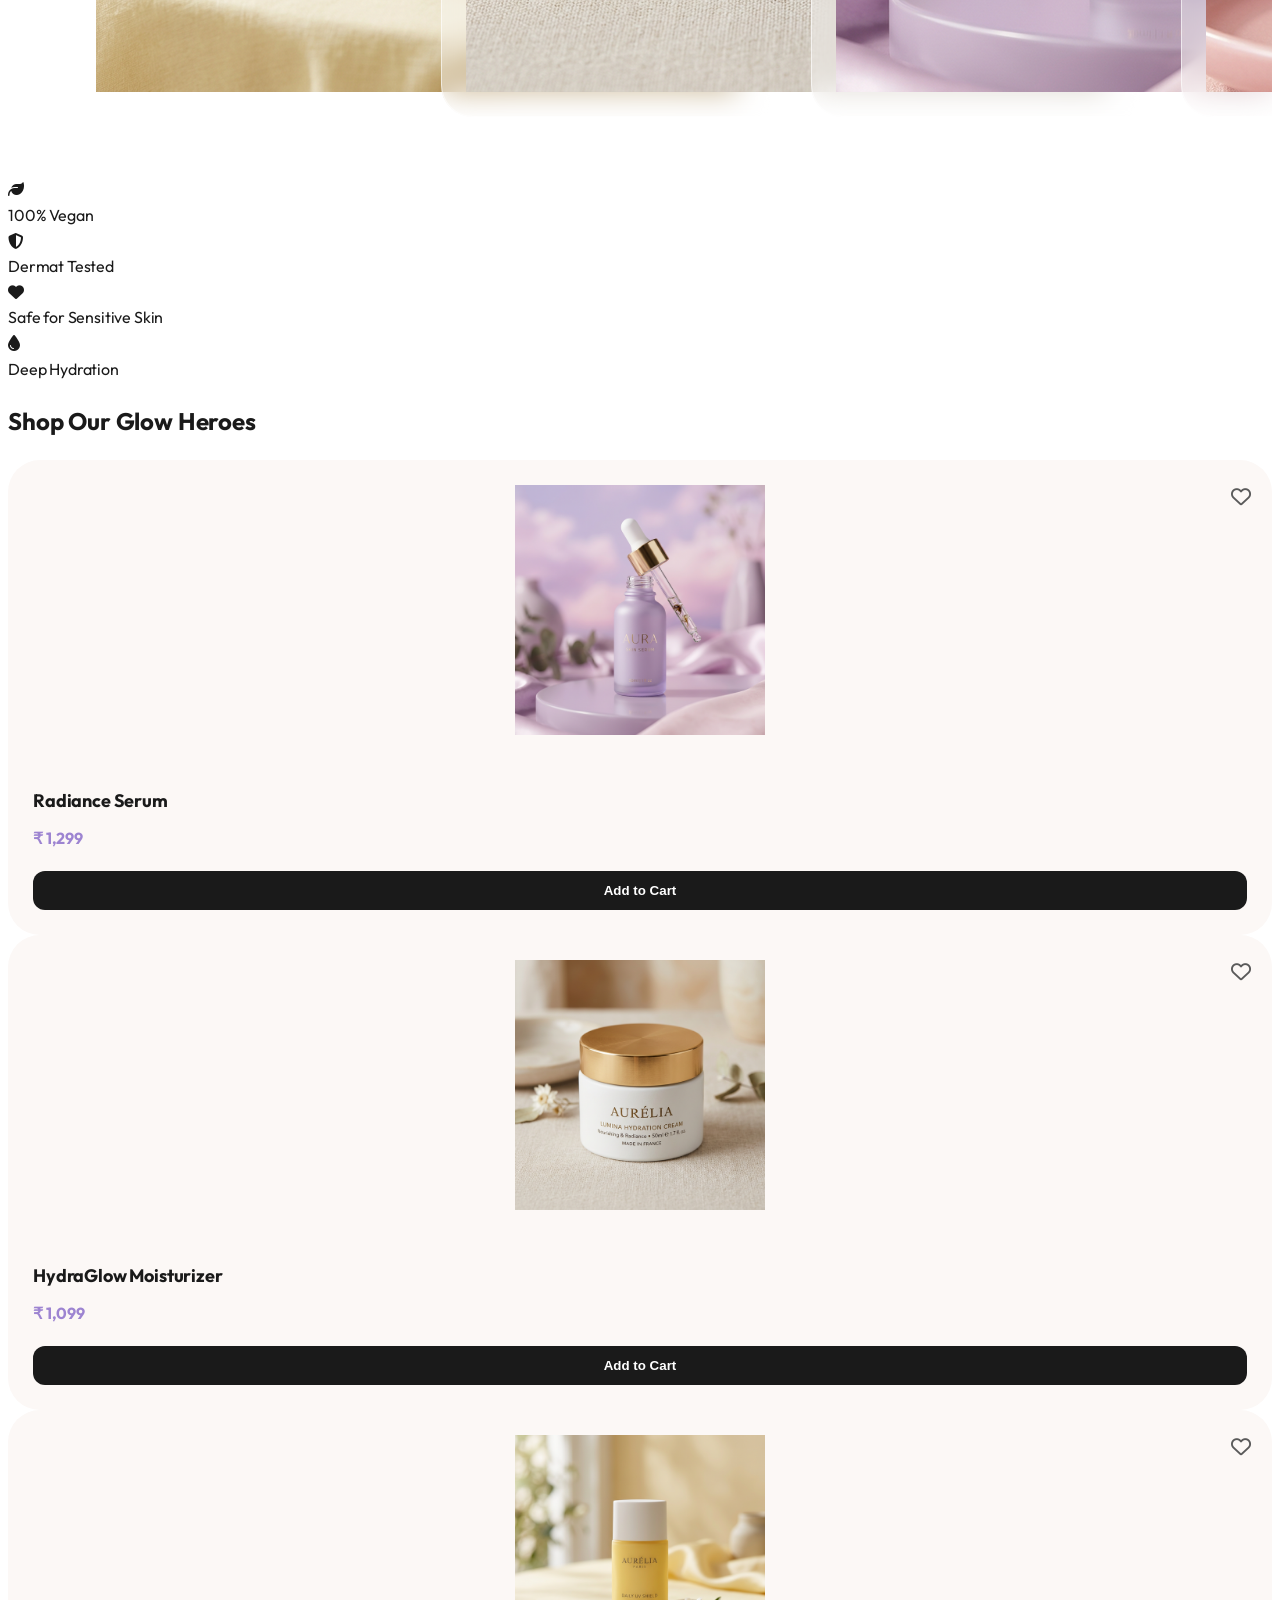
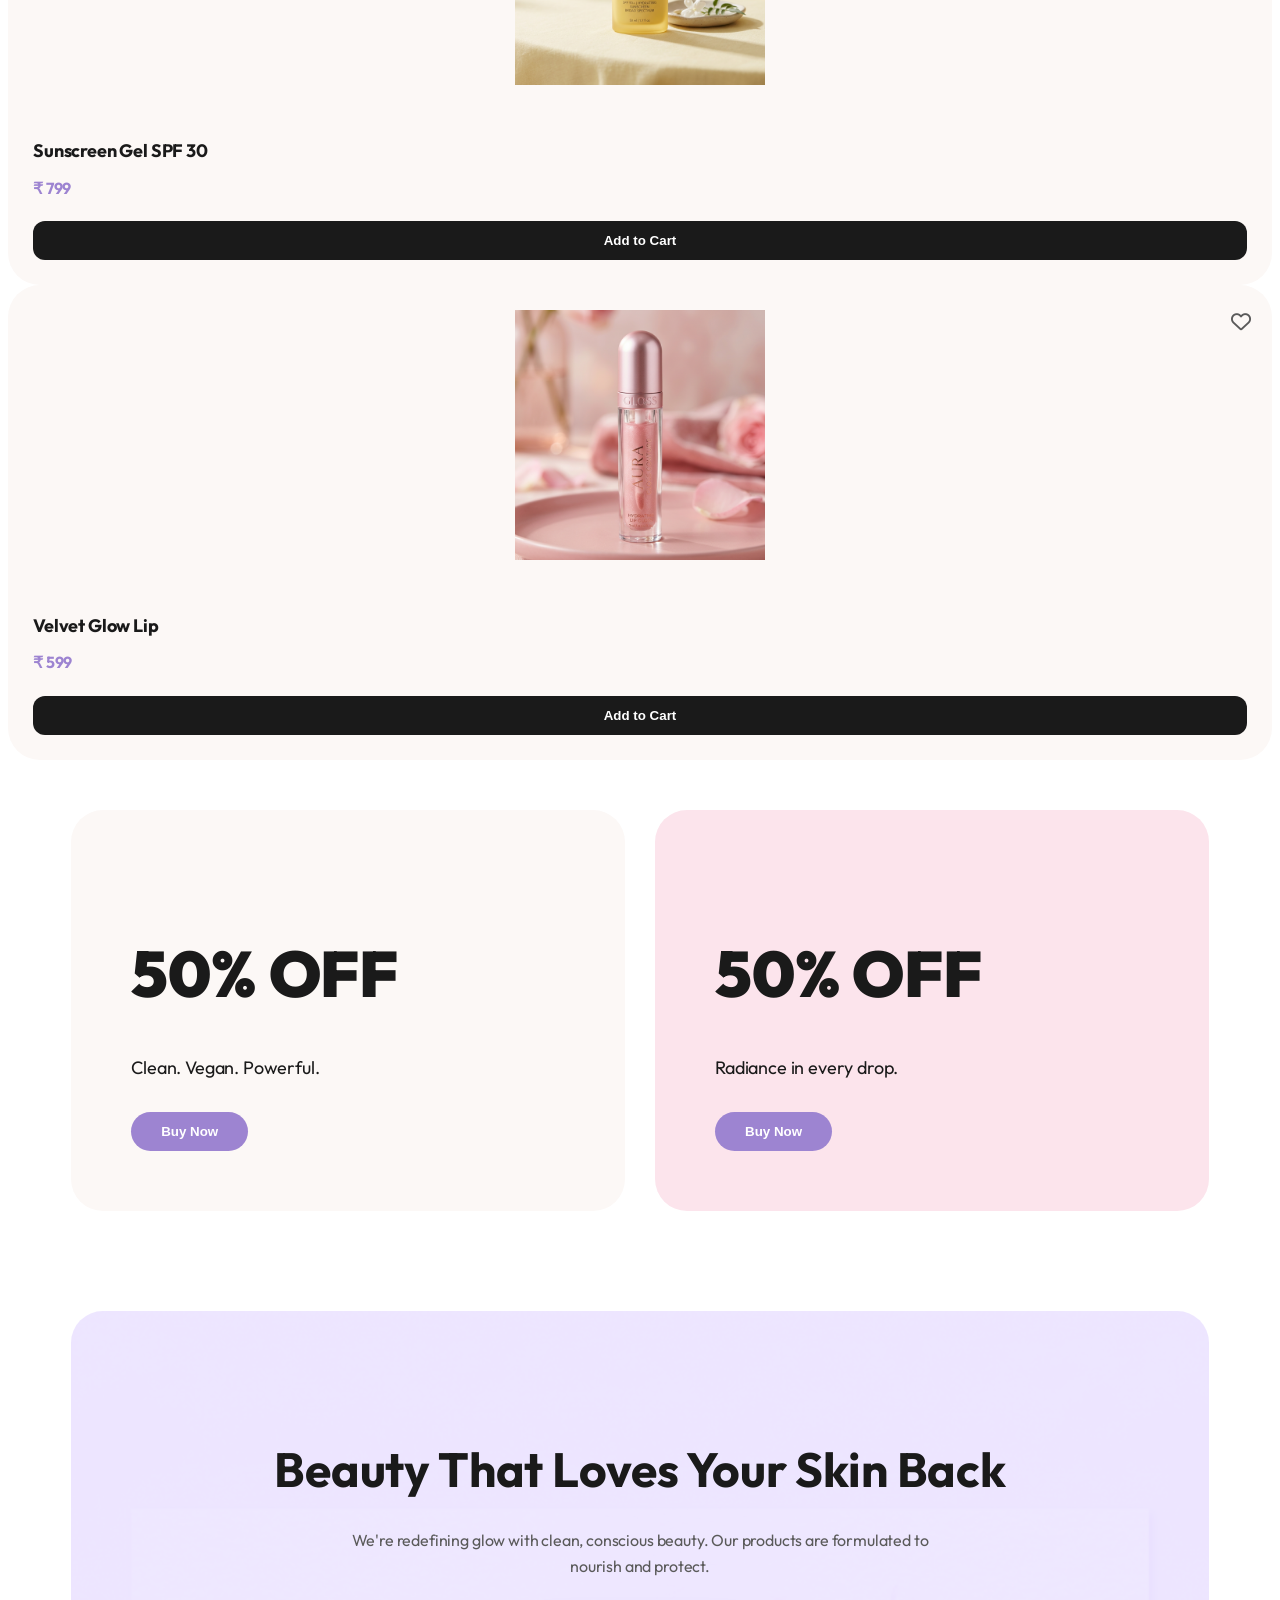
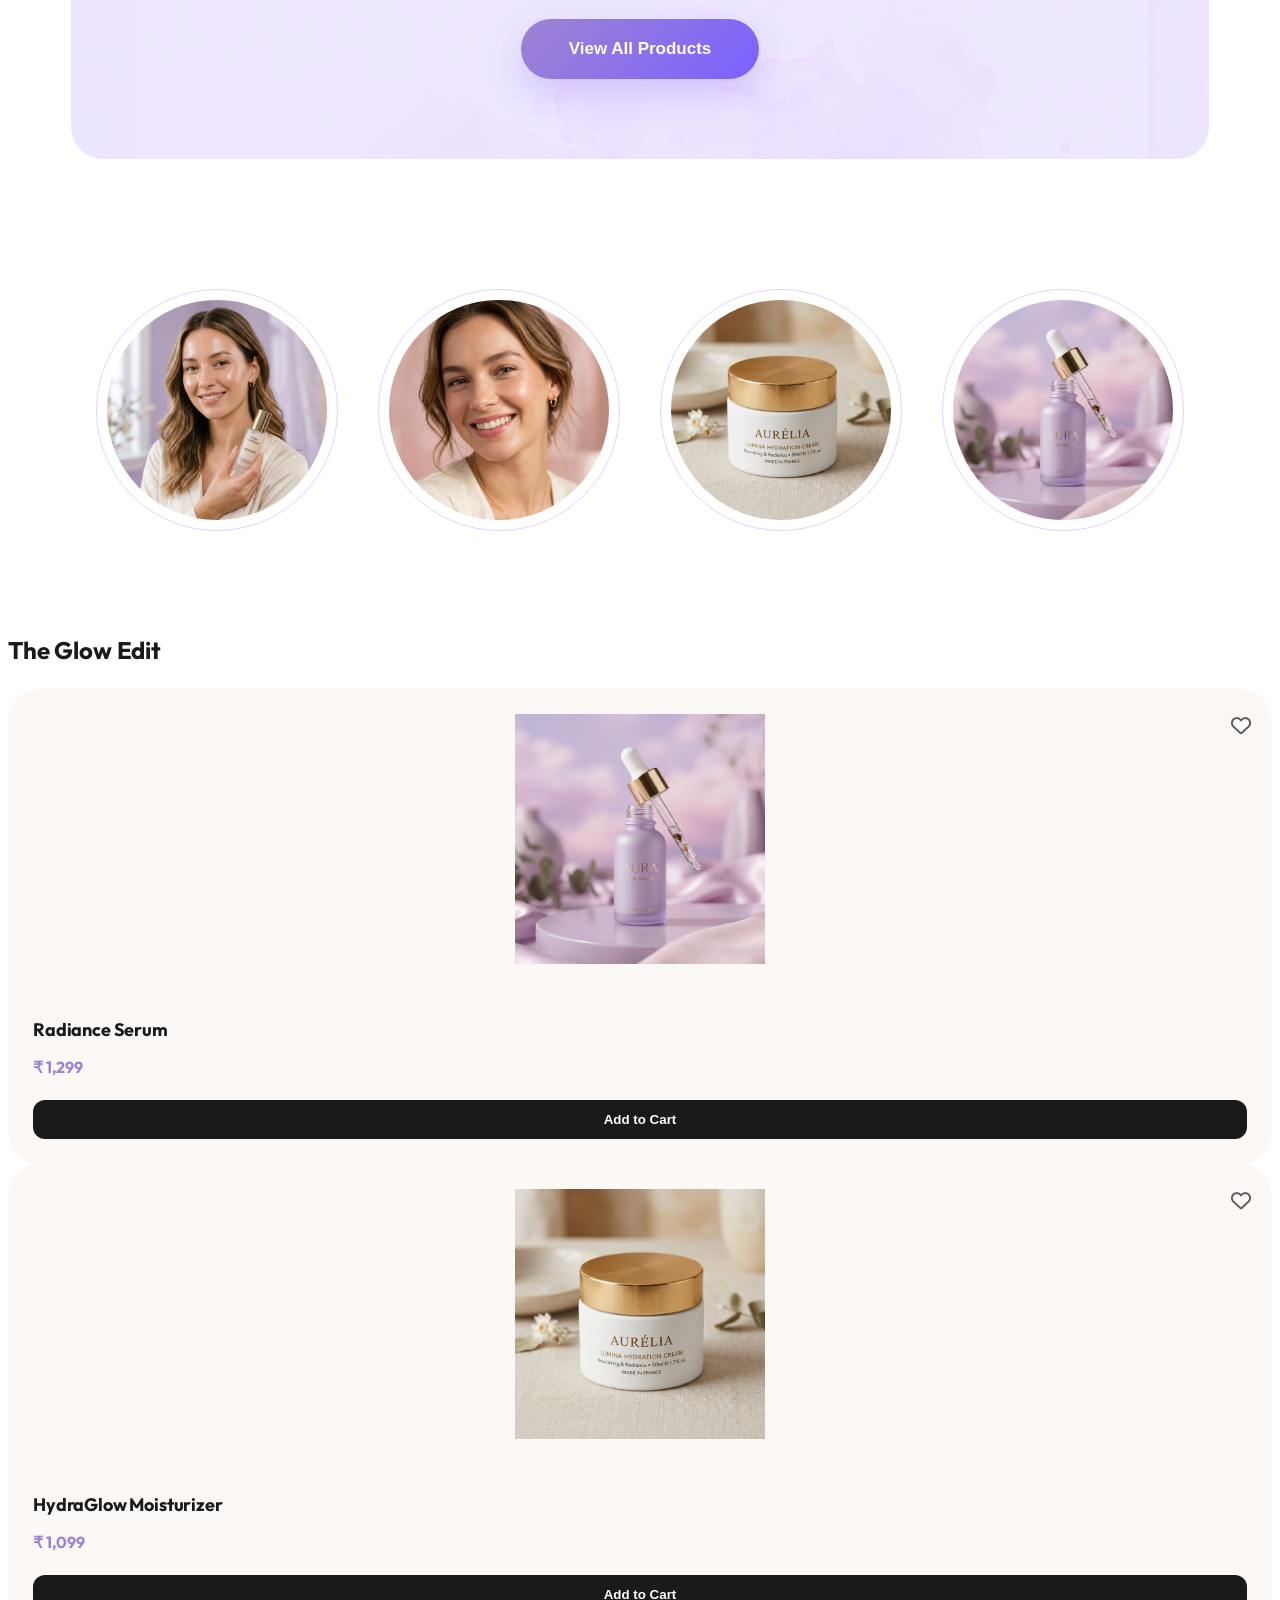
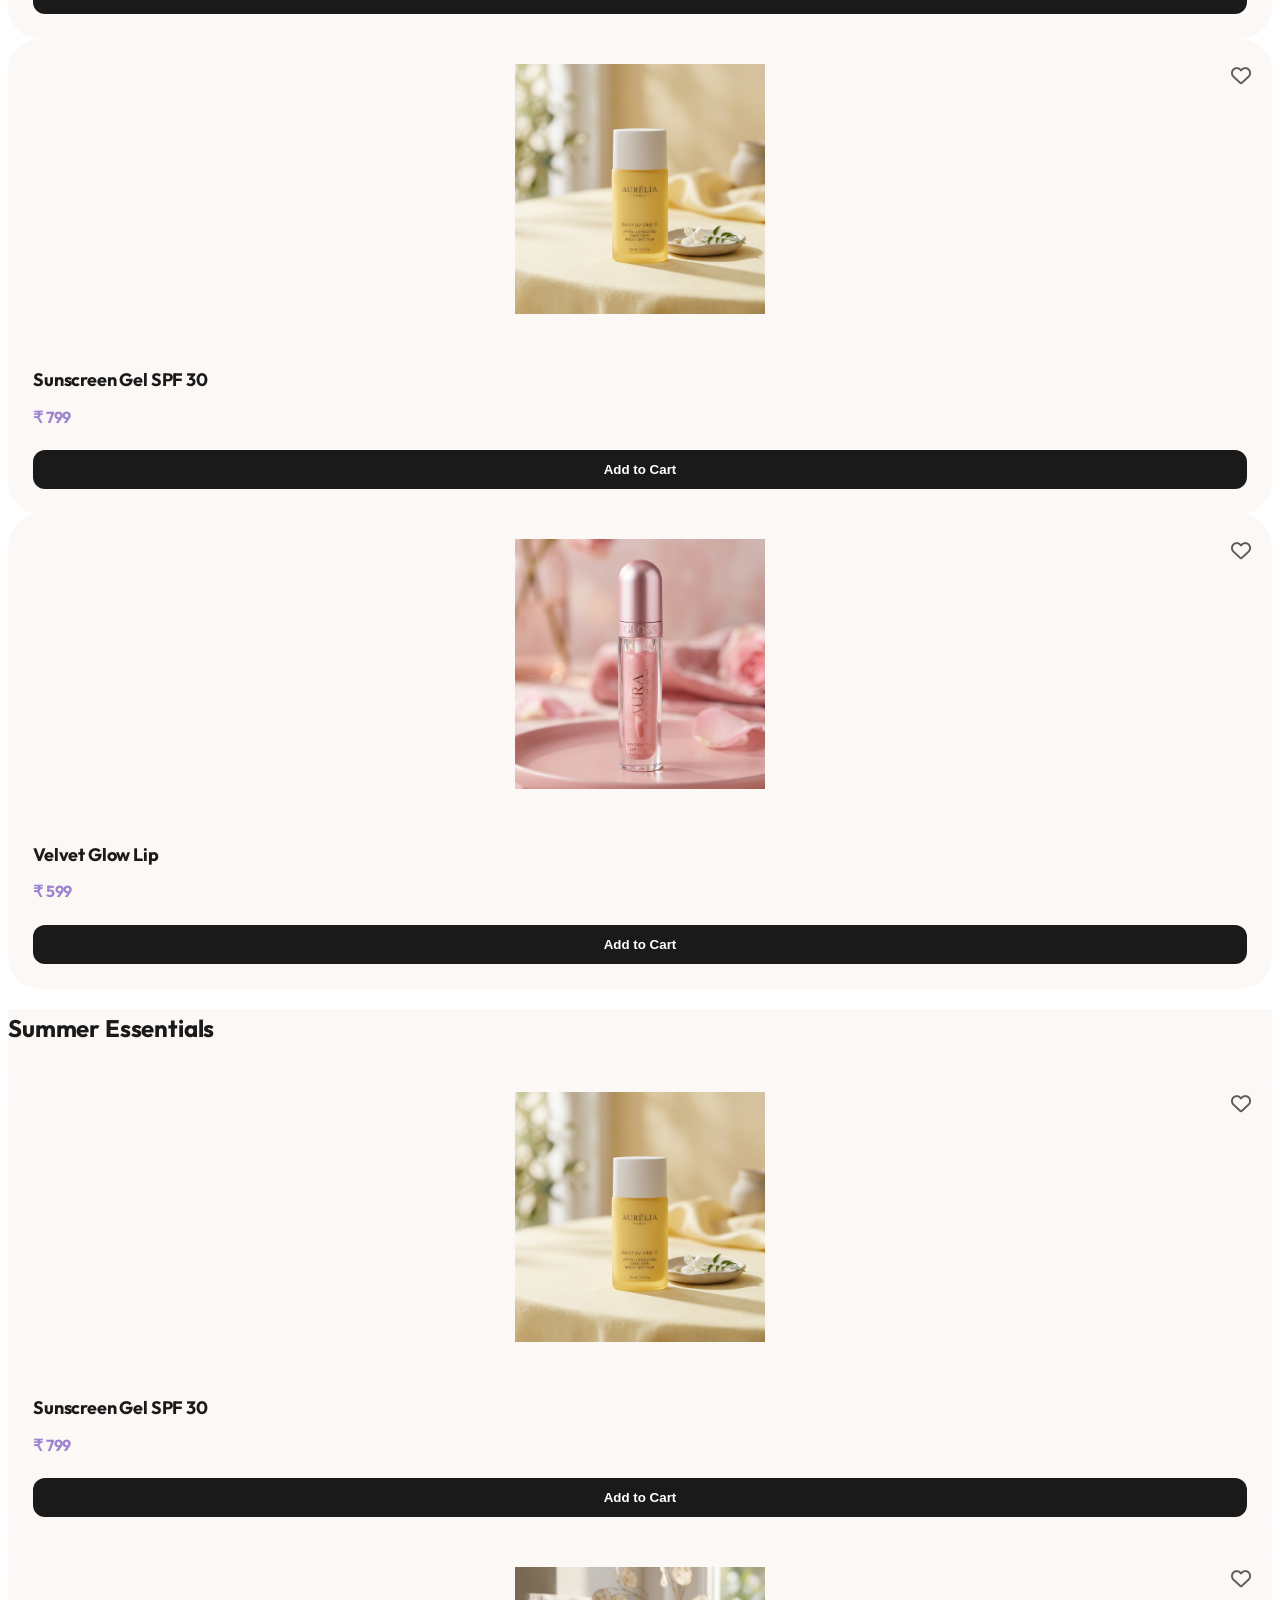
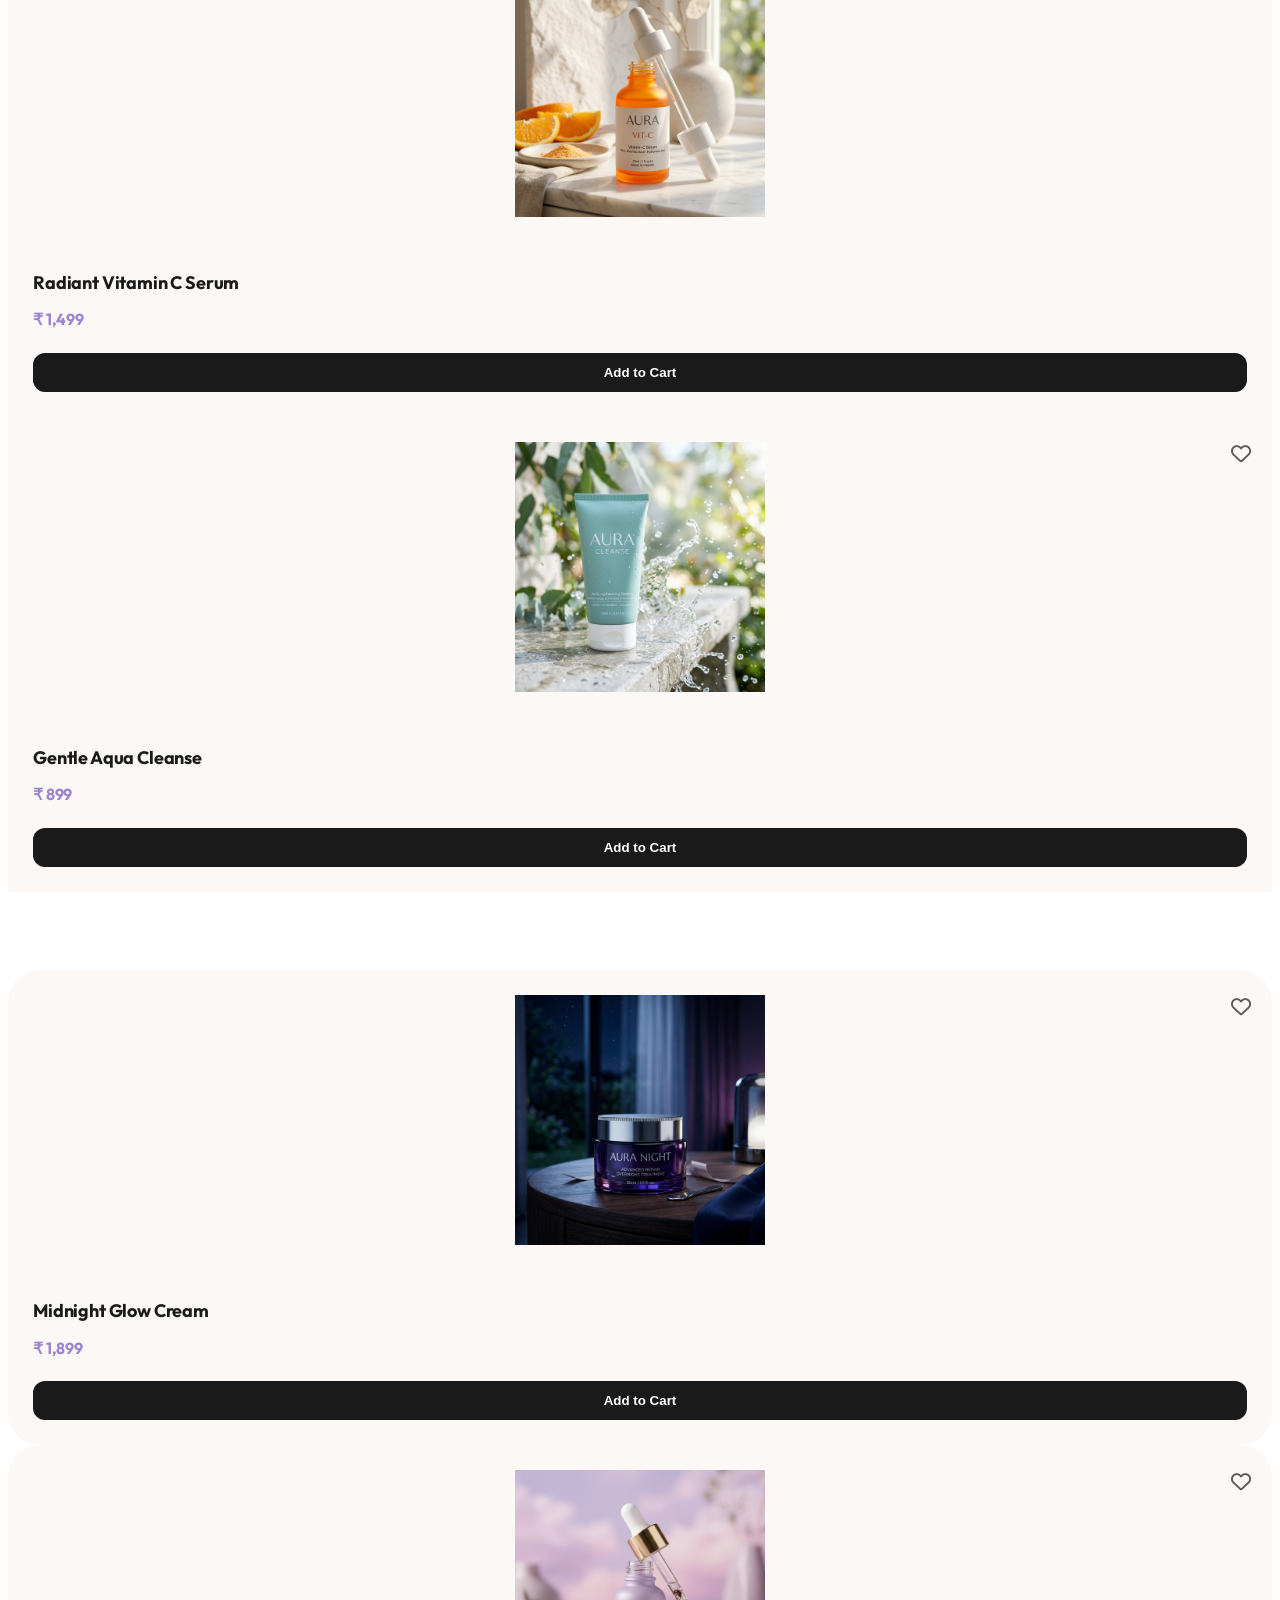
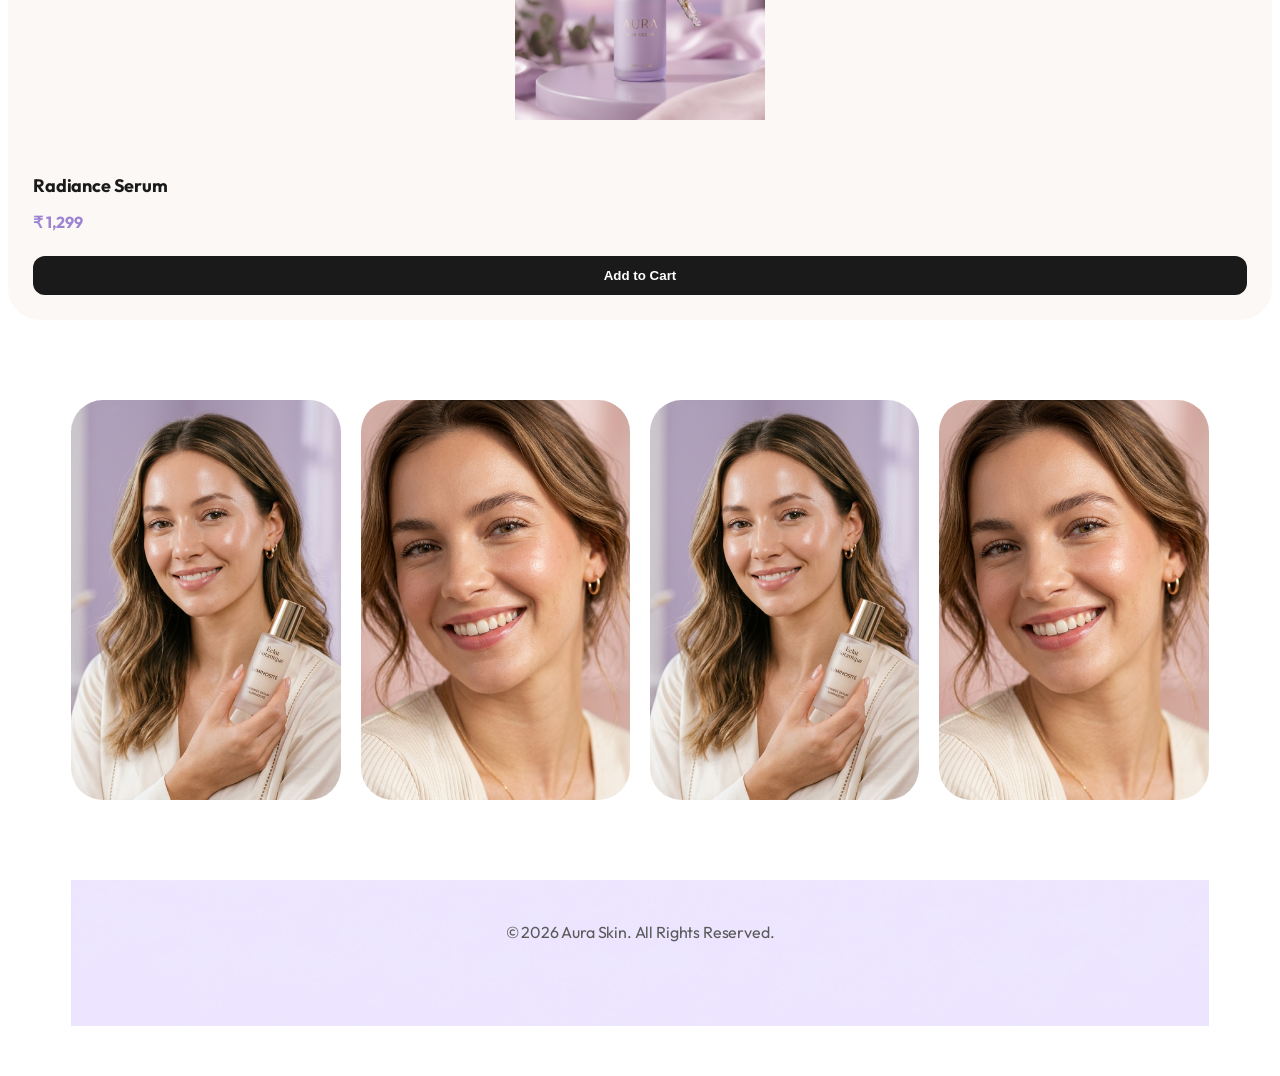
==== commit e696ddb9: "Final premium aesthetic and animation upgrades" ====
--- a/index.html
+++ b/index.html
@@ -259,68 +259,6 @@
         <div class="campaign-card"><img src="assets/campaign2.png" alt="Campaign 4"></div>
     </section>
 
-    <section class="testimonials">
-        <h2 class="section-title">What Our <span>Glow Tribe</span> Says</h2>
-        <div class="testimonial-grid">
-            <div class="testimonial-card">
-                <div class="stars"><i class="fa-solid fa-star"></i><i class="fa-solid fa-star"></i><i class="fa-solid fa-star"></i><i class="fa-solid fa-star"></i><i class="fa-solid fa-star"></i></div>
-                <p>"The Radiance Serum is a game changer! My skin has never looked this bright and healthy."</p>
-                <div class="user-info">
-                    <div class="user-name">Priya S.</div>
-                    <div class="user-tag">Verified Glow</div>
-                </div>
-            </div>
-            <div class="testimonial-card">
-                <div class="stars"><i class="fa-solid fa-star"></i><i class="fa-solid fa-star"></i><i class="fa-solid fa-star"></i><i class="fa-solid fa-star"></i><i class="fa-solid fa-star"></i></div>
-                <p>"Finally found a sunscreen that doesn't leave a white cast. The gel texture is amazing!"</p>
-                <div class="user-info">
-                    <div class="user-name">Ananya R.</div>
-                    <div class="user-tag">Skincare Enthusiast</div>
-                </div>
-            </div>
-            <div class="testimonial-card">
-                <div class="stars"><i class="fa-solid fa-star"></i><i class="fa-solid fa-star"></i><i class="fa-solid fa-star"></i><i class="fa-solid fa-star"></i><i class="fa-solid fa-star"></i></div>
-                <p>"HydraGlow Moisturizer is my holy grail. It keeps me hydrated all day without feeling oily."</p>
-                <div class="user-info">
-                    <div class="user-name">Rahul M.</div>
-                    <div class="user-tag">Glow Getter</div>
-                </div>
-            </div>
-            <div class="testimonial-card">
-                <div class="stars"><i class="fa-solid fa-star"></i><i class="fa-solid fa-star"></i><i class="fa-solid fa-star"></i><i class="fa-solid fa-star"></i><i class="fa-solid fa-star"></i></div>
-                <p>"The Velvet Glow Lip Care is so nourishing. Perfect for my dry lips during winter."</p>
-                <div class="user-info">
-                    <div class="user-name">Sneha K.</div>
-                    <div class="user-tag">Consistent User</div>
-                </div>
-            </div>
-            <div class="testimonial-card">
-                <div class="stars"><i class="fa-solid fa-star"></i><i class="fa-solid fa-star"></i><i class="fa-solid fa-star"></i><i class="fa-solid fa-star"></i><i class="fa-solid fa-star"></i></div>
-                <p>"Clean beauty that actually works. I love the ethics behind Aura Skin."</p>
-                <div class="user-info">
-                    <div class="user-name">Ishita V.</div>
-                    <div class="user-tag">Vegan Beauty Lover</div>
-                </div>
-            </div>
-            <div class="testimonial-card">
-                <div class="stars"><i class="fa-solid fa-star"></i><i class="fa-solid fa-star"></i><i class="fa-solid fa-star"></i><i class="fa-solid fa-star"></i><i class="fa-solid fa-star"></i></div>
-                <p>"Noticeable difference in my skin texture within just two weeks of using the Gentle Cleanser."</p>
-                <div class="user-info">
-                    <div class="user-name">Aditi G.</div>
-                    <div class="user-tag">Skincare Minimalist</div>
-                </div>
-            </div>
-            <div class="testimonial-card">
-                <div class="stars"><i class="fa-solid fa-star"></i><i class="fa-solid fa-star"></i><i class="fa-solid fa-star"></i><i class="fa-solid fa-star"></i><i class="fa-solid fa-star"></i></div>
-                <p>"The Midnight Glow Cream is like magic in a jar. I wake up with the softest skin ever."</p>
-                <div class="user-info">
-                    <div class="user-name">Meera B.</div>
-                    <div class="user-tag">Night Owls</div>
-                </div>
-            </div>
-        </div>
-    </section>
-
     <footer>
         <div class="mid-promo" style="padding: 40px; margin-top: 0; border-radius: 0;">
             <p>&copy; 2026 Aura Skin. All Rights Reserved.</p>
--- a/style.css
+++ b/style.css
@@ -11,8 +11,7 @@
     --soft-shadow: 0 20px 40px rgba(157, 132, 209, 0.08);
     --premium-shadow: 0 30px 60px rgba(0, 0, 0, 0.03);
     --border-radius: 32px;
-    --transition: all 0.6s cubic-bezier(0.23, 1, 0.32, 1);
-    --transition-slow: all 1s cubic-bezier(0.23, 1, 0.32, 1);
+    --transition: all 0.5s cubic-bezier(0.23, 1, 0.32, 1);
 }
 
 /* Grain Texture Overlay */
@@ -151,7 +150,6 @@
 .hero-content h1 span {
     background: linear-gradient(90deg, var(--accent-lavender), var(--primary-pink));
     -webkit-background-clip: text;
-    background-clip: text;
     -webkit-text-fill-color: transparent;
 }
 
@@ -272,20 +270,8 @@
 .product-card:hover {
     background: var(--pure-white);
     box-shadow: var(--premium-shadow);
-    transform: translateY(-5px);
+    transform: scale(1.02);
     border-color: var(--primary-lavender);
-}
-
-.product-image {
-    width: 100%;
-    height: 250px;
-    object-fit: contain;
-    margin-bottom: 20px;
-    transition: var(--transition);
-}
-
-.product-card:hover .product-image {
-    transform: scale(1.08) rotate(2deg);
 }
 
 .cta-button {
@@ -320,75 +306,13 @@
 /* Animations Scroll Reveals */
 .reveal {
     opacity: 0;
-    transform: translateY(30px);
-    transition: opacity 0.8s ease, transform 0.8s cubic-bezier(0.23, 1, 0.32, 1);
-}
-
-.reveal-left {
-    opacity: 0;
-    transform: translateX(-30px);
-    transition: opacity 0.8s ease, transform 0.8s cubic-bezier(0.23, 1, 0.32, 1);
-}
-
-.reveal-right {
-    opacity: 0;
-    transform: translateX(30px);
-    transition: opacity 0.8s ease, transform 0.8s cubic-bezier(0.23, 1, 0.32, 1);
-}
-
-.reveal-scale {
-    opacity: 0;
-    transform: scale(0.9);
-    transition: opacity 0.8s ease, transform 0.8s cubic-bezier(0.23, 1, 0.32, 1);
-}
-
-.reveal.active,
-.reveal-left.active,
-.reveal-right.active,
-.reveal-scale.active {
+    transform: translateY(40px);
+    transition: opacity 1s ease, transform 1s cubic-bezier(0.23, 1, 0.32, 1);
+}
+
+.reveal.active {
     opacity: 1;
-    transform: translate(0, 0) scale(1);
-}
-
-/* Stagger for grid items added via JS */
-
-@keyframes slideUp {
-    from {
-        opacity: 0;
-        transform: translateY(50px);
-    }
-    to {
-        opacity: 1;
-        transform: translateY(0);
-    }
-}
-
-@keyframes fadeInScale {
-    from {
-        opacity: 0;
-        transform: scale(0.95);
-    }
-    to {
-        opacity: 1;
-        transform: scale(1);
-    }
-}
-
-.hero-content h1,
-.hero-content p,
-.hero-content .cta-button {
-    opacity: 0;
-    animation: slideUp 1s cubic-bezier(0.23, 1, 0.32, 1) forwards;
-}
-
-.hero-content h1 { animation-delay: 0.2s; }
-.hero-content p { animation-delay: 0.4s; }
-.hero-content .cta-button { animation-delay: 0.6s; }
-
-.hero-image {
-    opacity: 0;
-    animation: fadeInScale 1.5s cubic-bezier(0.23, 1, 0.32, 1) forwards;
-    animation-delay: 0.3s;
+    transform: translateY(0);
 }
 
 @keyframes float-gentle {
@@ -579,58 +503,6 @@
     transform: scale(1.1);
 }
 
-/* Testimonials */
-.testimonials {
-    padding: 100px 5%;
-    background: radial-gradient(circle at 10% 10%, var(--primary-pink) 0%, transparent 30%);
-}
-
-.testimonial-grid {
-    display: grid;
-    grid-template-columns: repeat(auto-fit, minmax(320px, 1fr));
-    gap: 30px;
-    margin-top: 50px;
-}
-
-.testimonial-card {
-    background: var(--glass-bg);
-    backdrop-filter: blur(20px);
-    border: 1px solid var(--glass-border);
-    padding: 40px;
-    border-radius: var(--border-radius);
-    transition: var(--transition);
-}
-
-.testimonial-card:hover {
-    background: var(--pure-white);
-    transform: translateY(-10px);
-    box-shadow: var(--premium-shadow);
-}
-
-.stars {
-    color: #FFD700;
-    margin-bottom: 20px;
-    font-size: 14px;
-}
-
-.testimonial-card p {
-    font-size: 17px;
-    color: var(--text-dark);
-    font-style: italic;
-    margin-bottom: 30px;
-}
-
-.user-info .user-name {
-    font-weight: 700;
-    font-size: 16px;
-}
-
-.user-info .user-tag {
-    font-size: 13px;
-    color: var(--accent-lavender);
-    font-weight: 600;
-}
-
 /* Responsive */
 @media (max-width: 1200px) {
     .hero-content h1 {
